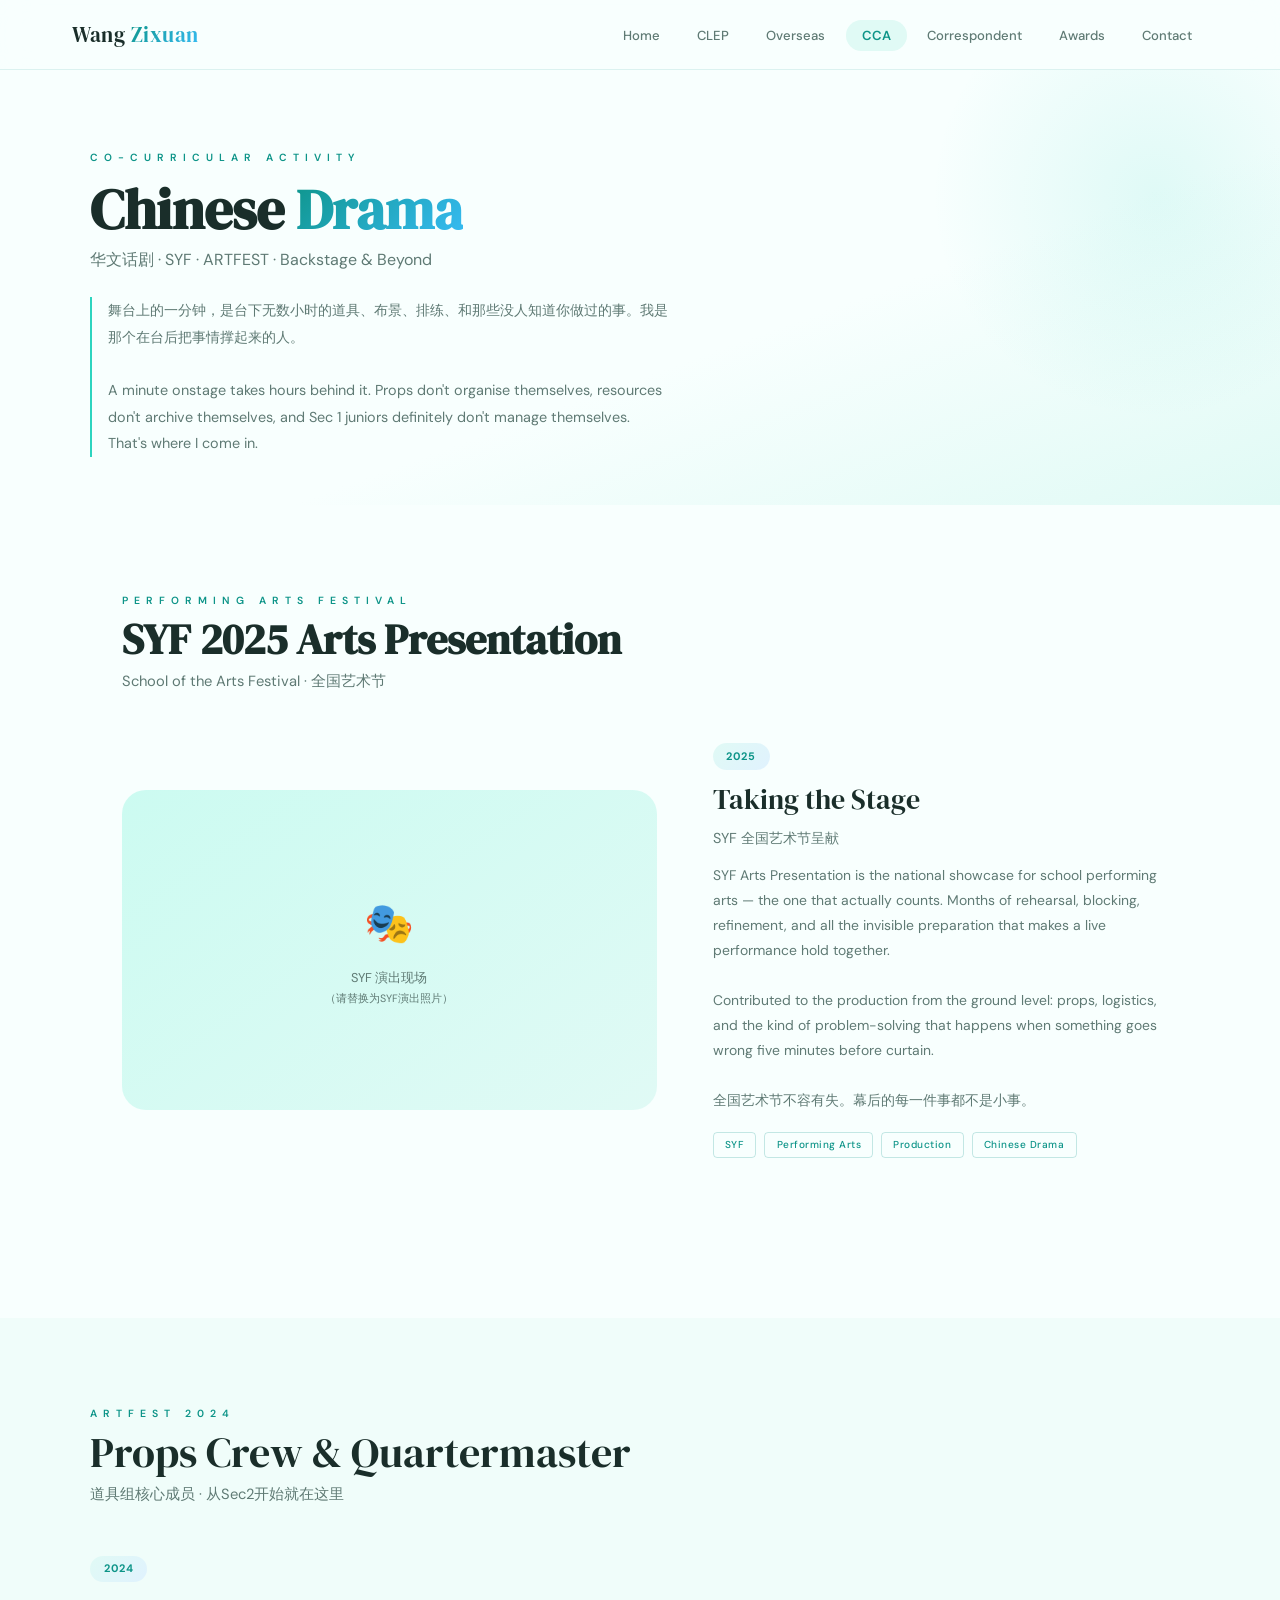
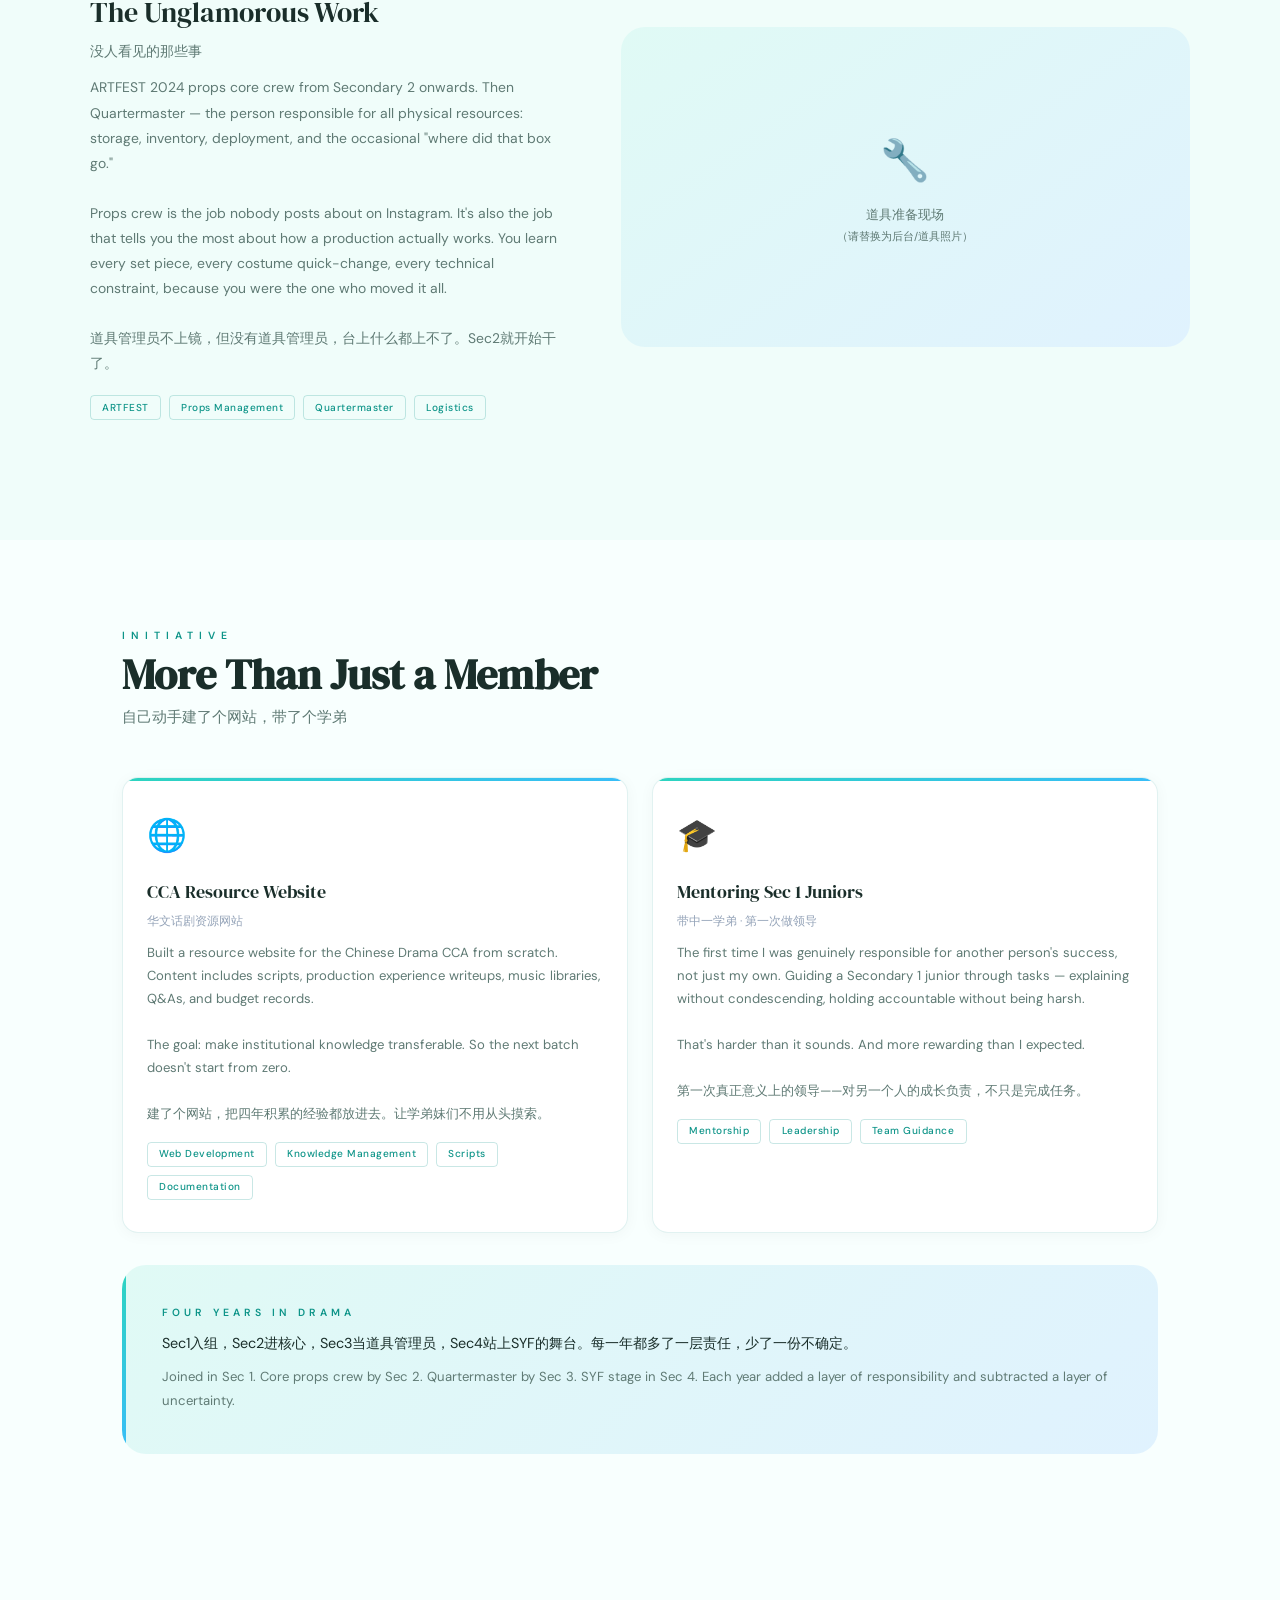
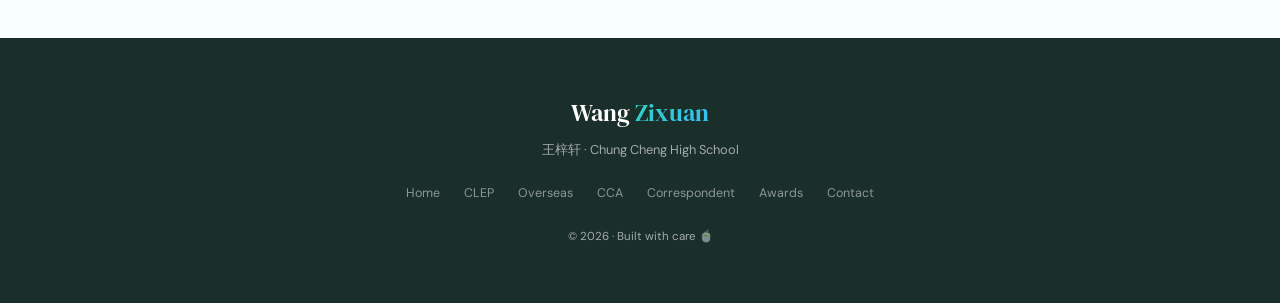
==== cca.html @ b5e128a4 "Initial portfolio site - 7 pages, teal magazine style" ====
<!DOCTYPE html>
<html lang="en">
<head>
  <meta charset="UTF-8">
  <meta name="viewport" content="width=device-width, initial-scale=1.0">
  <title>CCA — Chinese Drama · Wang Zixuan Portfolio</title>
  <meta name="description" content="Chinese Drama CCA — SYF, ARTFEST, Quartermaster, and building the resource website.">
  <link rel="stylesheet" href="css/style.css">
</head>
<body>

<nav class="nav" role="navigation">
  <div class="nav-inner">
    <a href="index.html" class="nav-logo">Wang <span>Zixuan</span></a>
    <ul class="nav-links" role="list">
      <li><a href="index.html" class="nav-link">Home</a></li>
      <li><a href="clep.html" class="nav-link">CLEP</a></li>
      <li><a href="overseas.html" class="nav-link">Overseas</a></li>
      <li><a href="cca.html" class="nav-link">CCA</a></li>
      <li><a href="correspondent.html" class="nav-link">Correspondent</a></li>
      <li><a href="experiences.html" class="nav-link">Awards</a></li>
      <li><a href="contact.html" class="nav-link">Contact</a></li>
    </ul>
    <button class="hamburger" aria-label="Toggle menu" aria-expanded="false">
      <span></span><span></span><span></span>
    </button>
  </div>
</nav>

<div class="nav-mobile">
  <a href="index.html" class="nav-link">Home 首页</a>
  <a href="clep.html" class="nav-link">CLEP 语特</a>
  <a href="overseas.html" class="nav-link">Overseas 海外浸濡</a>
  <a href="cca.html" class="nav-link">CCA 课外活动</a>
  <a href="correspondent.html" class="nav-link">Correspondent 通讯员</a>
  <a href="experiences.html" class="nav-link">Awards &amp; Experiences</a>
  <a href="contact.html" class="nav-link">Contact 联系我</a>
</div>

<main class="page-wrapper">

  <!-- ── Page Hero ── -->
  <div class="page-hero">
    <div class="page-hero-inner">
      <div class="page-eyebrow fade-up">Co-Curricular Activity</div>
      <h1 class="page-title fade-up">Chinese <span>Drama</span></h1>
      <p class="page-subtitle fade-up">华文话剧 · SYF · ARTFEST · Backstage &amp; Beyond</p>
      <p class="page-desc fade-up">
        舞台上的一分钟，是台下无数小时的道具、布景、排练、和那些没人知道你做过的事。我是那个在台后把事情撑起来的人。
        <br><br>
        A minute onstage takes hours behind it. Props don't organise themselves, resources don't archive themselves, and Sec 1 juniors definitely don't manage themselves. That's where I come in.
      </p>
    </div>
  </div>


  <!-- ── SYF 2025 ── -->
  <section class="section" aria-labelledby="syf-heading">
    <div class="s-label fade-up">Performing Arts Festival</div>
    <h2 class="s-title fade-up" id="syf-heading">SYF 2025 Arts Presentation</h2>
    <p class="s-subtitle fade-up">School of the Arts Festival · 全国艺术节</p>

    <div class="mag-grid">
      <div class="mag-image mi-teal fade-left">
        <div class="mag-image-icon">🎭</div>
        <div>SYF 演出现场<br><small>（请替换为SYF演出照片）</small></div>
      </div>
      <div class="mag-content fade-right">
        <div class="mag-year">2025</div>
        <div class="mag-title">Taking the Stage</div>
        <div class="mag-title-cn">SYF 全国艺术节呈献</div>
        <p class="mag-desc">
          SYF Arts Presentation is the national showcase for school performing arts — the one that actually counts. Months of rehearsal, blocking, refinement, and all the invisible preparation that makes a live performance hold together.
          <br><br>
          Contributed to the production from the ground level: props, logistics, and the kind of problem-solving that happens when something goes wrong five minutes before curtain.
          <br><br>
          全国艺术节不容有失。幕后的每一件事都不是小事。
        </p>
        <div class="mag-tags">
          <span class="mag-tag">SYF</span>
          <span class="mag-tag">Performing Arts</span>
          <span class="mag-tag">Production</span>
          <span class="mag-tag">Chinese Drama</span>
        </div>
      </div>
    </div>
  </section>


  <!-- ── ARTFEST + Quartermaster ── -->
  <div class="section-full">
    <div class="section-full-inner">
      <div class="s-label fade-up">ARTFEST 2024</div>
      <div class="s-title fade-up">Props Crew &amp; Quartermaster</div>
      <div class="s-subtitle fade-up">道具组核心成员 · 从Sec2开始就在这里</div>

      <div class="mag-grid reverse" style="margin-bottom:2rem;">
        <div class="mag-content fade-left">
          <div class="mag-year">2024</div>
          <div class="mag-title">The Unglamorous Work</div>
          <div class="mag-title-cn">没人看见的那些事</div>
          <p class="mag-desc">
            ARTFEST 2024 props core crew from Secondary 2 onwards. Then Quartermaster — the person responsible for all physical resources: storage, inventory, deployment, and the occasional "where did that box go."
            <br><br>
            Props crew is the job nobody posts about on Instagram. It's also the job that tells you the most about how a production actually works. You learn every set piece, every costume quick-change, every technical constraint, because you were the one who moved it all.
            <br><br>
            道具管理员不上镜，但没有道具管理员，台上什么都上不了。Sec2就开始干了。
          </p>
          <div class="mag-tags">
            <span class="mag-tag">ARTFEST</span>
            <span class="mag-tag">Props Management</span>
            <span class="mag-tag">Quartermaster</span>
            <span class="mag-tag">Logistics</span>
          </div>
        </div>
        <div class="mag-image mi-mix fade-right">
          <div class="mag-image-icon">🔧</div>
          <div>道具准备现场<br><small>（请替换为后台/道具照片）</small></div>
        </div>
      </div>
    </div>
  </div>


  <!-- ── Resource Website + Mentorship ── -->
  <section class="section" aria-labelledby="resource-heading">
    <div class="s-label fade-up">Initiative</div>
    <h2 class="s-title fade-up" id="resource-heading">More Than Just a Member</h2>
    <p class="s-subtitle fade-up">自己动手建了个网站，带了个学弟</p>

    <div class="cards-grid-2">
      <div class="feature-card fade-left">
        <div class="fc-icon">🌐</div>
        <div class="fc-title">CCA Resource Website</div>
        <div class="fc-title-cn">华文话剧资源网站</div>
        <p class="fc-desc">
          Built a resource website for the Chinese Drama CCA from scratch. Content includes scripts, production experience writeups, music libraries, Q&amp;As, and budget records.
          <br><br>
          The goal: make institutional knowledge transferable. So the next batch doesn't start from zero.
          <br><br>
          建了个网站，把四年积累的经验都放进去。让学弟妹们不用从头摸索。
        </p>
        <div class="mag-tags" style="margin-top:1rem;">
          <span class="mag-tag">Web Development</span>
          <span class="mag-tag">Knowledge Management</span>
          <span class="mag-tag">Scripts</span>
          <span class="mag-tag">Documentation</span>
        </div>
      </div>
      <div class="feature-card fade-right">
        <div class="fc-icon">🎓</div>
        <div class="fc-title">Mentoring Sec 1 Juniors</div>
        <div class="fc-title-cn">带中一学弟 · 第一次做领导</div>
        <p class="fc-desc">
          The first time I was genuinely responsible for another person's success, not just my own. Guiding a Secondary 1 junior through tasks — explaining without condescending, holding accountable without being harsh.
          <br><br>
          That's harder than it sounds. And more rewarding than I expected.
          <br><br>
          第一次真正意义上的领导——对另一个人的成长负责，不只是完成任务。
        </p>
        <div class="mag-tags" style="margin-top:1rem;">
          <span class="mag-tag">Mentorship</span>
          <span class="mag-tag">Leadership</span>
          <span class="mag-tag">Team Guidance</span>
        </div>
      </div>
    </div>

    <!-- Summary callout -->
    <div class="highlight-box fade-up" style="margin-top:2rem;">
      <div class="hb-label">Four Years in Drama</div>
      <p class="hb-text">Sec1入组，Sec2进核心，Sec3当道具管理员，Sec4站上SYF的舞台。每一年都多了一层责任，少了一份不确定。</p>
      <p class="hb-text-en">Joined in Sec 1. Core props crew by Sec 2. Quartermaster by Sec 3. SYF stage in Sec 4. Each year added a layer of responsibility and subtracted a layer of uncertainty.</p>
    </div>
  </section>

</main>

<footer class="footer">
  <div class="footer-logo">Wang <span>Zixuan</span></div>
  <p style="font-size:0.8rem; margin-bottom:0.3rem;">王梓轩 · Chung Cheng High School</p>
  <div class="footer-links">
    <a href="index.html" class="footer-link">Home</a>
    <a href="clep.html" class="footer-link">CLEP</a>
    <a href="overseas.html" class="footer-link">Overseas</a>
    <a href="cca.html" class="footer-link">CCA</a>
    <a href="correspondent.html" class="footer-link">Correspondent</a>
    <a href="experiences.html" class="footer-link">Awards</a>
    <a href="contact.html" class="footer-link">Contact</a>
  </div>
  <p class="footer-copy">© 2026 · Built with care 🍵</p>
</footer>

<script src="js/main.js"></script>
</body>
</html>
---- css/style.css ----
/* =============================================
   Wang Zixuan Portfolio — style.css
   Teal × Sky Blue Magazine Design
   ============================================= */

@import url('https://fonts.googleapis.com/css2?family=DM+Sans:ital,opsz,wght@0,9..40,300;0,9..40,400;0,9..40,500;0,9..40,700;1,9..40,400&family=DM+Serif+Display:ital@0;1&display=swap');

/* ─── CSS Variables ─── */
:root {
  --teal: #2dd4bf;
  --teal-light: #e0faf5;
  --teal-mid: #0d9488;
  --teal-dark: #0f766e;
  --blue: #38bdf8;
  --blue-light: #e0f2fe;
  --blue-mid: #0284c7;
  --cyan-dark: #155e75;
  --bg: #f8fffe;
  --bg-alt: #f0fdfa;
  --text: #1a2e2a;
  --text-light: #5f7a74;
  --text-muted: #94a3b8;
  --card-bg: #ffffff;
  --border: rgba(13, 148, 136, 0.12);
  --shadow-sm: 0 2px 15px rgba(0, 0, 0, 0.04);
  --shadow-md: 0 8px 30px rgba(13, 148, 136, 0.08);
  --shadow-lg: 0 20px 50px rgba(13, 148, 136, 0.12);
  --radius-sm: 10px;
  --radius-md: 16px;
  --radius-lg: 24px;
  --nav-height: 70px;
}

/* ─── Reset ─── */
*, *::before, *::after { margin: 0; padding: 0; box-sizing: border-box; }
html { scroll-behavior: smooth; }
body {
  font-family: 'DM Sans', sans-serif;
  background: var(--bg);
  color: var(--text);
  overflow-x: hidden;
  line-height: 1.6;
}
img { max-width: 100%; display: block; }
a { text-decoration: none; color: inherit; }
ul { list-style: none; }

/* ─── Scroll Animations ─── */
.fade-up {
  opacity: 0;
  transform: translateY(40px);
  transition: opacity 0.75s ease, transform 0.75s ease;
}
.fade-up.visible { opacity: 1; transform: translateY(0); }

.fade-left {
  opacity: 0;
  transform: translateX(-40px);
  transition: opacity 0.75s ease, transform 0.75s ease;
}
.fade-left.visible { opacity: 1; transform: translateX(0); }

.fade-right {
  opacity: 0;
  transform: translateX(40px);
  transition: opacity 0.75s ease, transform 0.75s ease;
}
.fade-right.visible { opacity: 1; transform: translateX(0); }

.fade-scale {
  opacity: 0;
  transform: scale(0.92);
  transition: opacity 0.75s ease, transform 0.75s ease;
}
.fade-scale.visible { opacity: 1; transform: scale(1); }


/* ─── Navigation ─── */
.nav {
  position: fixed;
  top: 0; left: 0; right: 0;
  height: var(--nav-height);
  background: rgba(248, 255, 254, 0.88);
  backdrop-filter: blur(16px);
  -webkit-backdrop-filter: blur(16px);
  border-bottom: 1px solid var(--border);
  z-index: 1000;
  transition: box-shadow 0.3s ease;
}
.nav.scrolled { box-shadow: var(--shadow-md); }

.nav-inner {
  max-width: 1200px;
  margin: 0 auto;
  padding: 0 2rem;
  height: 100%;
  display: flex;
  align-items: center;
  justify-content: space-between;
}

.nav-logo {
  font-family: 'DM Serif Display', serif;
  font-size: 1.3rem;
  color: var(--text);
  letter-spacing: 0.5px;
}
.nav-logo span {
  background: linear-gradient(135deg, var(--teal-mid), var(--blue));
  -webkit-background-clip: text;
  -webkit-text-fill-color: transparent;
  background-clip: text;
}

.nav-links {
  display: flex;
  align-items: center;
  gap: 0.3rem;
}
.nav-link {
  padding: 0.45rem 1rem;
  border-radius: 50px;
  font-size: 0.82rem;
  font-weight: 500;
  color: var(--text-light);
  transition: all 0.25s ease;
}
.nav-link:hover { color: var(--teal-mid); background: var(--teal-light); }
.nav-link.active { color: var(--teal-mid); background: var(--teal-light); font-weight: 600; }

/* Hamburger */
.hamburger {
  display: none;
  flex-direction: column;
  gap: 5px;
  cursor: pointer;
  padding: 6px;
  border-radius: 8px;
  transition: background 0.2s;
}
.hamburger:hover { background: var(--teal-light); }
.hamburger span {
  display: block;
  width: 22px;
  height: 2px;
  background: var(--text);
  border-radius: 2px;
  transition: all 0.3s ease;
}
.hamburger.open span:nth-child(1) { transform: rotate(45deg) translate(5px, 5px); }
.hamburger.open span:nth-child(2) { opacity: 0; }
.hamburger.open span:nth-child(3) { transform: rotate(-45deg) translate(5px, -5px); }

.nav-mobile {
  display: none;
  position: fixed;
  top: var(--nav-height);
  left: 0; right: 0;
  background: rgba(248, 255, 254, 0.97);
  backdrop-filter: blur(20px);
  border-bottom: 1px solid var(--border);
  padding: 1.5rem 2rem;
  flex-direction: column;
  gap: 0.5rem;
  z-index: 999;
  box-shadow: var(--shadow-lg);
}
.nav-mobile.open { display: flex; }
.nav-mobile .nav-link {
  font-size: 1rem;
  padding: 0.7rem 1rem;
  border-radius: var(--radius-sm);
}


/* ─── Page Wrapper ─── */
.page-wrapper { padding-top: var(--nav-height); }


/* ─── Hero ─── */
.hero {
  min-height: calc(100vh - var(--nav-height));
  display: flex;
  align-items: center;
  padding: 4rem 2rem;
  position: relative;
  overflow: hidden;
}

.hero::before {
  content: '';
  position: absolute;
  width: 600px; height: 600px;
  border-radius: 50%;
  background: radial-gradient(circle, rgba(45, 212, 191, 0.13) 0%, transparent 70%);
  top: -150px; right: -100px;
  animation: float 9s ease-in-out infinite;
  pointer-events: none;
}
.hero::after {
  content: '';
  position: absolute;
  width: 400px; height: 400px;
  border-radius: 50%;
  background: radial-gradient(circle, rgba(56, 189, 248, 0.1) 0%, transparent 70%);
  bottom: -80px; left: 5%;
  animation: float 11s ease-in-out infinite reverse;
  pointer-events: none;
}

@keyframes float {
  0%, 100% { transform: translate(0, 0); }
  50% { transform: translate(20px, -25px); }
}

.hero-inner {
  display: grid;
  grid-template-columns: 1.1fr 1fr;
  gap: 4rem;
  align-items: center;
  max-width: 1100px;
  margin: 0 auto;
  width: 100%;
  position: relative;
  z-index: 1;
}

.hero-eyebrow {
  font-size: 0.7rem;
  letter-spacing: 6px;
  text-transform: uppercase;
  color: var(--teal-mid);
  margin-bottom: 1.2rem;
  font-weight: 600;
}
.hero-name {
  font-family: 'DM Serif Display', serif;
  font-size: 5rem;
  line-height: 1.0;
  margin-bottom: 0.2rem;
}
.hero-name span {
  background: linear-gradient(135deg, var(--teal-mid), var(--blue));
  -webkit-background-clip: text;
  -webkit-text-fill-color: transparent;
  background-clip: text;
}
.hero-cn {
  font-size: 1.15rem;
  color: var(--text-light);
  letter-spacing: 3px;
  margin-bottom: 0.4rem;
}
.hero-role {
  font-size: 0.85rem;
  color: var(--text-muted);
  letter-spacing: 2px;
  margin-bottom: 1.5rem;
  text-transform: uppercase;
}
.hero-divider {
  width: 50px; height: 3px;
  background: linear-gradient(90deg, var(--teal), var(--blue));
  border-radius: 2px;
  margin-bottom: 1.5rem;
}
.hero-stmt-zh {
  font-size: 0.9rem;
  line-height: 2.0;
  color: var(--text-light);
  max-width: 440px;
  margin-bottom: 0.8rem;
  font-style: italic;
  border-left: 2px solid var(--teal);
  padding-left: 1rem;
}
.hero-stmt-en {
  font-size: 0.82rem;
  line-height: 1.85;
  color: var(--text-muted);
  max-width: 440px;
  margin-bottom: 2rem;
  padding-left: 1rem;
}
.hero-tags {
  display: flex;
  gap: 0.5rem;
  flex-wrap: wrap;
  margin-bottom: 2rem;
}
.htag {
  padding: 0.4rem 1rem;
  border-radius: 50px;
  font-size: 0.72rem;
  font-weight: 600;
  letter-spacing: 0.3px;
  transition: transform 0.25s, box-shadow 0.25s;
}
.htag:hover { transform: translateY(-2px); box-shadow: var(--shadow-sm); }
.htag-teal { background: var(--teal-light); color: var(--teal-mid); }
.htag-blue { background: var(--blue-light); color: var(--blue-mid); }

.hero-stats {
  display: flex;
  gap: 2rem;
}
.stat-item { text-align: center; }
.stat-num {
  font-family: 'DM Serif Display', serif;
  font-size: 1.8rem;
  background: linear-gradient(135deg, var(--teal-mid), var(--blue-mid));
  -webkit-background-clip: text;
  -webkit-text-fill-color: transparent;
  background-clip: text;
  line-height: 1;
}
.stat-label { font-size: 0.62rem; color: var(--text-muted); letter-spacing: 1px; margin-top: 0.2rem; }

/* Hero photo grid */
.hero-photos {
  display: grid;
  grid-template-columns: 1fr 1fr;
  gap: 1rem;
}
.photo-placeholder {
  border-radius: var(--radius-md);
  aspect-ratio: 3/4;
  display: flex;
  flex-direction: column;
  align-items: center;
  justify-content: center;
  text-align: center;
  padding: 1rem;
  font-size: 0.72rem;
  color: var(--text-light);
  cursor: default;
  transition: transform 0.4s ease, box-shadow 0.4s ease;
  overflow: hidden;
  position: relative;
}
.photo-placeholder::after {
  content: '📸';
  font-size: 1.5rem;
  margin-bottom: 0.5rem;
  display: block;
}
.photo-placeholder:hover { transform: scale(1.03); box-shadow: var(--shadow-lg); }
.photo-placeholder:nth-child(1) { background: linear-gradient(145deg, #e0faf5, #ccfbf1); margin-top: 0; }
.photo-placeholder:nth-child(2) { background: linear-gradient(145deg, #e0f2fe, #bae6fd); margin-top: 2.5rem; }
.photo-placeholder:nth-child(3) { background: linear-gradient(145deg, #ccfbf1, #e0faf5); margin-top: -1.5rem; }
.photo-placeholder:nth-child(4) { background: linear-gradient(145deg, #dbeafe, #e0f2fe); margin-top: 1rem; }

.photo-caption {
  position: relative;
  z-index: 1;
  line-height: 1.5;
}


/* ─── Generic Section ─── */
.section {
  padding: 5.5rem 2rem;
  max-width: 1100px;
  margin: 0 auto;
}
.section-full {
  padding: 5.5rem 2rem;
  background: var(--bg-alt);
}
.section-full-inner {
  max-width: 1100px;
  margin: 0 auto;
}

.s-label {
  font-size: 0.65rem;
  letter-spacing: 6px;
  text-transform: uppercase;
  color: var(--teal-mid);
  margin-bottom: 0.4rem;
  font-weight: 600;
}
.s-title {
  font-family: 'DM Serif Display', serif;
  font-size: 2.6rem;
  line-height: 1.15;
  margin-bottom: 0.4rem;
  color: var(--text);
}
.s-subtitle {
  color: var(--text-light);
  font-size: 0.92rem;
  margin-bottom: 3rem;
}


/* ─── Magazine Grid ─── */
.mag-grid {
  display: grid;
  grid-template-columns: 1.2fr 1fr;
  gap: 3.5rem;
  margin-bottom: 4.5rem;
  align-items: center;
}
.mag-grid.reverse { grid-template-columns: 1fr 1.2fr; }

.mag-image {
  border-radius: var(--radius-lg);
  min-height: 320px;
  display: flex;
  flex-direction: column;
  align-items: center;
  justify-content: center;
  text-align: center;
  padding: 2rem;
  color: var(--text-light);
  font-size: 0.8rem;
  overflow: hidden;
  position: relative;
  cursor: default;
  transition: transform 0.5s ease, box-shadow 0.5s ease;
}
.mag-image:hover { transform: translateY(-5px); box-shadow: var(--shadow-lg); }
.mag-image-icon { font-size: 2.5rem; margin-bottom: 0.8rem; }
.mi-teal { background: linear-gradient(145deg, #ccfbf1, #e0faf5); }
.mi-blue { background: linear-gradient(145deg, #e0f2fe, #dbeafe); }
.mi-mix { background: linear-gradient(145deg, #e0faf5, #e0f2fe); }
.mi-warm { background: linear-gradient(145deg, #fef3c7, #fde68a, #e0faf5); }

.mag-year {
  display: inline-block;
  padding: 0.28rem 0.85rem;
  border-radius: 50px;
  background: linear-gradient(135deg, var(--teal-light), var(--blue-light));
  color: var(--teal-mid);
  font-size: 0.68rem;
  font-weight: 700;
  letter-spacing: 1px;
  margin-bottom: 0.8rem;
}
.mag-title {
  font-family: 'DM Serif Display', serif;
  font-size: 1.75rem;
  line-height: 1.25;
  margin-bottom: 0.6rem;
  color: var(--text);
}
.mag-title-cn {
  font-size: 0.9rem;
  color: var(--text-light);
  margin-bottom: 0.8rem;
}
.mag-desc {
  color: var(--text-light);
  font-size: 0.87rem;
  line-height: 1.8;
  margin-bottom: 1.2rem;
}
.mag-tags {
  display: flex;
  gap: 0.5rem;
  flex-wrap: wrap;
}
.mag-tag {
  padding: 0.22rem 0.7rem;
  border: 1px solid rgba(13, 148, 136, 0.22);
  border-radius: 4px;
  font-size: 0.63rem;
  color: var(--teal-mid);
  letter-spacing: 0.5px;
  font-weight: 500;
}

/* ─── Feature Cards (3-col) ─── */
.cards-grid {
  display: grid;
  grid-template-columns: repeat(3, 1fr);
  gap: 1.5rem;
  margin-top: 1rem;
}
.cards-grid-2 {
  display: grid;
  grid-template-columns: repeat(2, 1fr);
  gap: 1.5rem;
}
.feature-card {
  background: var(--card-bg);
  border-radius: var(--radius-md);
  padding: 2rem 1.5rem;
  border: 1px solid var(--border);
  box-shadow: var(--shadow-sm);
  transition: transform 0.4s ease, box-shadow 0.4s ease;
  position: relative;
  overflow: hidden;
}
.feature-card::before {
  content: '';
  position: absolute;
  top: 0; left: 0; right: 0;
  height: 3px;
  background: linear-gradient(90deg, var(--teal), var(--blue));
}
.feature-card:hover { transform: translateY(-5px); box-shadow: var(--shadow-md); }
.fc-icon { font-size: 2rem; margin-bottom: 1rem; }
.fc-title {
  font-family: 'DM Serif Display', serif;
  font-size: 1.15rem;
  margin-bottom: 0.3rem;
  color: var(--text);
}
.fc-title-cn { font-size: 0.75rem; color: var(--text-muted); margin-bottom: 0.7rem; }
.fc-desc { font-size: 0.82rem; color: var(--text-light); line-height: 1.75; }

/* ─── Award Cards ─── */
.awards-grid {
  display: grid;
  grid-template-columns: repeat(3, 1fr);
  gap: 1.2rem;
}
.award-card {
  background: var(--card-bg);
  border-radius: var(--radius-md);
  padding: 2rem 1.2rem;
  text-align: center;
  border: 1px solid var(--border);
  box-shadow: var(--shadow-sm);
  transition: transform 0.4s ease, box-shadow 0.4s ease;
}
.award-card:hover { transform: translateY(-6px); box-shadow: var(--shadow-md); }
.award-emoji { font-size: 2.2rem; margin-bottom: 0.8rem; }
.award-name {
  font-family: 'DM Serif Display', serif;
  font-size: 0.95rem;
  margin-bottom: 0.25rem;
  color: var(--text);
}
.award-sub { color: var(--text-light); font-size: 0.72rem; }

/* ─── Timeline ─── */
.timeline { position: relative; padding-left: 2rem; }
.timeline::before {
  content: '';
  position: absolute;
  left: 7px; top: 0; bottom: 0;
  width: 2px;
  background: linear-gradient(180deg, var(--teal), var(--blue));
  border-radius: 2px;
}
.timeline-item {
  position: relative;
  margin-bottom: 2.5rem;
  padding-left: 1.5rem;
}
.timeline-item::before {
  content: '';
  position: absolute;
  left: -1.75rem; top: 0.35rem;
  width: 12px; height: 12px;
  border-radius: 50%;
  background: linear-gradient(135deg, var(--teal), var(--blue));
  box-shadow: 0 0 0 3px var(--teal-light);
}
.tl-year {
  font-size: 0.65rem;
  letter-spacing: 4px;
  color: var(--teal-mid);
  font-weight: 700;
  text-transform: uppercase;
  margin-bottom: 0.3rem;
}
.tl-title {
  font-family: 'DM Serif Display', serif;
  font-size: 1.1rem;
  margin-bottom: 0.3rem;
}
.tl-desc { font-size: 0.82rem; color: var(--text-light); line-height: 1.7; }

/* ─── Journey Cards ─── */
.journey-grid {
  display: grid;
  grid-template-columns: repeat(4, 1fr);
  gap: 1.5rem;
}
.j-card {
  background: var(--card-bg);
  border-radius: var(--radius-md);
  padding: 2rem 1.5rem;
  border: 1px solid var(--border);
  box-shadow: var(--shadow-sm);
  position: relative;
  overflow: hidden;
  transition: transform 0.4s ease, box-shadow 0.4s ease;
}
.j-card::before {
  content: '';
  position: absolute;
  top: 0; left: 0; right: 0;
  height: 3px;
  background: linear-gradient(90deg, var(--teal), var(--blue));
}
.j-card:hover { transform: translateY(-4px); box-shadow: var(--shadow-md); }
.j-year {
  font-size: 0.65rem;
  letter-spacing: 3px;
  color: var(--teal-mid);
  margin-bottom: 0.5rem;
  font-weight: 700;
  text-transform: uppercase;
}
.j-title {
  font-family: 'DM Serif Display', serif;
  font-size: 1.15rem;
  margin-bottom: 0.5rem;
}
.j-desc { font-size: 0.78rem; color: var(--text-light); line-height: 1.65; }


/* ─── Page Hero (sub-pages) ─── */
.page-hero {
  padding: 5rem 2rem 3rem;
  position: relative;
  overflow: hidden;
  background: linear-gradient(160deg, var(--bg) 60%, var(--teal-light) 100%);
}
.page-hero::before {
  content: '';
  position: absolute;
  width: 450px; height: 450px;
  border-radius: 50%;
  background: radial-gradient(circle, rgba(45, 212, 191, 0.12) 0%, transparent 70%);
  top: -100px; right: -100px;
  pointer-events: none;
}
.page-hero-inner {
  max-width: 1100px;
  margin: 0 auto;
  position: relative;
  z-index: 1;
}
.page-eyebrow {
  font-size: 0.65rem;
  letter-spacing: 6px;
  text-transform: uppercase;
  color: var(--teal-mid);
  margin-bottom: 0.8rem;
  font-weight: 600;
}
.page-title {
  font-family: 'DM Serif Display', serif;
  font-size: 3.5rem;
  line-height: 1.1;
  margin-bottom: 0.4rem;
}
.page-title span {
  background: linear-gradient(135deg, var(--teal-mid), var(--blue));
  -webkit-background-clip: text;
  -webkit-text-fill-color: transparent;
  background-clip: text;
}
.page-subtitle { font-size: 1rem; color: var(--text-light); margin-bottom: 1.5rem; }
.page-desc {
  font-size: 0.9rem;
  color: var(--text-light);
  max-width: 580px;
  line-height: 1.85;
  border-left: 2px solid var(--teal);
  padding-left: 1rem;
}


/* ─── Highlight Box ─── */
.highlight-box {
  background: linear-gradient(135deg, var(--teal-light), var(--blue-light));
  border-radius: var(--radius-lg);
  padding: 2.5rem;
  margin: 2rem 0;
  position: relative;
  overflow: hidden;
}
.highlight-box::before {
  content: '';
  position: absolute;
  top: 0; left: 0;
  width: 4px; height: 100%;
  background: linear-gradient(180deg, var(--teal), var(--blue));
  border-radius: 4px 0 0 4px;
}
.hb-label { font-size: 0.65rem; letter-spacing: 4px; text-transform: uppercase; color: var(--teal-mid); font-weight: 600; margin-bottom: 0.5rem; }
.hb-text { font-size: 0.9rem; color: var(--text); line-height: 1.9; }
.hb-text-en { font-size: 0.82rem; color: var(--text-light); line-height: 1.85; margin-top: 0.5rem; }

/* ─── List Styled ─── */
.styled-list {
  list-style: none;
  display: flex;
  flex-direction: column;
  gap: 0.8rem;
}
.styled-list li {
  font-size: 0.87rem;
  color: var(--text-light);
  line-height: 1.7;
  padding-left: 1.5rem;
  position: relative;
}
.styled-list li::before {
  content: '→';
  position: absolute;
  left: 0;
  color: var(--teal-mid);
  font-size: 0.8rem;
}

/* ─── Role Badge ─── */
.role-badge {
  display: inline-flex;
  align-items: center;
  gap: 0.5rem;
  padding: 0.5rem 1.2rem;
  background: linear-gradient(135deg, var(--teal-light), var(--blue-light));
  border-radius: 50px;
  font-size: 0.78rem;
  font-weight: 600;
  color: var(--teal-mid);
  margin-bottom: 1rem;
}

/* ─── CTA Button ─── */
.btn-primary {
  display: inline-flex;
  align-items: center;
  gap: 0.5rem;
  padding: 0.8rem 2rem;
  background: linear-gradient(135deg, var(--teal-mid), var(--teal-dark));
  color: white;
  border-radius: 50px;
  font-size: 0.85rem;
  font-weight: 600;
  transition: all 0.3s ease;
  box-shadow: 0 4px 15px rgba(13, 148, 136, 0.3);
}
.btn-primary:hover { transform: translateY(-2px); box-shadow: 0 8px 25px rgba(13, 148, 136, 0.4); }
.btn-outline {
  display: inline-flex;
  align-items: center;
  gap: 0.5rem;
  padding: 0.75rem 1.8rem;
  border: 2px solid var(--teal-mid);
  color: var(--teal-mid);
  border-radius: 50px;
  font-size: 0.85rem;
  font-weight: 600;
  transition: all 0.3s ease;
}
.btn-outline:hover { background: var(--teal-mid); color: white; transform: translateY(-2px); }

/* ─── Quick Nav (index bottom) ─── */
.quick-nav-grid {
  display: grid;
  grid-template-columns: repeat(3, 1fr);
  gap: 1.2rem;
}
.qn-card {
  background: var(--card-bg);
  border-radius: var(--radius-md);
  padding: 2rem 1.5rem;
  border: 1px solid var(--border);
  box-shadow: var(--shadow-sm);
  text-decoration: none;
  color: inherit;
  transition: all 0.35s ease;
  display: flex;
  flex-direction: column;
  gap: 0.5rem;
  position: relative;
  overflow: hidden;
}
.qn-card::after {
  content: '→';
  position: absolute;
  bottom: 1.5rem; right: 1.5rem;
  color: var(--teal-mid);
  font-size: 1.1rem;
  transition: transform 0.3s ease;
}
.qn-card:hover { transform: translateY(-5px); box-shadow: var(--shadow-md); border-color: var(--teal); }
.qn-card:hover::after { transform: translateX(4px); }
.qn-icon { font-size: 1.8rem; }
.qn-title { font-family: 'DM Serif Display', serif; font-size: 1.1rem; color: var(--text); }
.qn-title-cn { font-size: 0.72rem; color: var(--text-muted); }
.qn-desc { font-size: 0.78rem; color: var(--text-light); line-height: 1.6; }

/* ─── Contact Form ─── */
.contact-grid {
  display: grid;
  grid-template-columns: 1fr 1fr;
  gap: 4rem;
  align-items: start;
}
.contact-info {}
.contact-item {
  display: flex;
  align-items: flex-start;
  gap: 1rem;
  margin-bottom: 1.5rem;
}
.ci-icon {
  width: 44px; height: 44px;
  border-radius: var(--radius-sm);
  background: var(--teal-light);
  display: flex; align-items: center; justify-content: center;
  font-size: 1.2rem;
  flex-shrink: 0;
}
.ci-text {}
.ci-label { font-size: 0.65rem; letter-spacing: 3px; color: var(--text-muted); text-transform: uppercase; margin-bottom: 0.2rem; }
.ci-value { font-size: 0.9rem; color: var(--text); font-weight: 500; }

.form-group { margin-bottom: 1.5rem; }
.form-label { display: block; font-size: 0.78rem; font-weight: 600; color: var(--text); margin-bottom: 0.5rem; letter-spacing: 0.5px; }
.form-input,
.form-textarea {
  width: 100%;
  padding: 0.85rem 1.1rem;
  border: 1.5px solid var(--border);
  border-radius: var(--radius-sm);
  font-family: 'DM Sans', sans-serif;
  font-size: 0.87rem;
  color: var(--text);
  background: var(--card-bg);
  transition: border-color 0.25s, box-shadow 0.25s;
  outline: none;
}
.form-input:focus,
.form-textarea:focus {
  border-color: var(--teal);
  box-shadow: 0 0 0 3px rgba(45, 212, 191, 0.12);
}
.form-textarea { resize: vertical; min-height: 140px; line-height: 1.6; }
.form-note { font-size: 0.72rem; color: var(--text-muted); margin-top: 0.5rem; }


/* ─── Footer ─── */
.footer {
  background: var(--text);
  color: rgba(255, 255, 255, 0.6);
  padding: 3.5rem 2rem;
  text-align: center;
  margin-top: 4rem;
}
.footer-logo {
  font-family: 'DM Serif Display', serif;
  font-size: 1.5rem;
  color: white;
  margin-bottom: 0.5rem;
}
.footer-logo span {
  background: linear-gradient(135deg, var(--teal), var(--blue));
  -webkit-background-clip: text;
  -webkit-text-fill-color: transparent;
  background-clip: text;
}
.footer-links {
  display: flex;
  justify-content: center;
  gap: 1.5rem;
  margin: 1.5rem 0;
  flex-wrap: wrap;
}
.footer-link {
  font-size: 0.78rem;
  color: rgba(255, 255, 255, 0.5);
  transition: color 0.25s;
}
.footer-link:hover { color: var(--teal); }
.footer-copy { font-size: 0.72rem; margin-top: 0.5rem; }


/* ─── Page Transition ─── */
.page-wrapper {
  animation: pageFadeIn 0.4s ease forwards;
}
@keyframes pageFadeIn {
  from { opacity: 0; transform: translateY(8px); }
  to { opacity: 1; transform: translateY(0); }
}


/* ─── Responsive ─── */
@media (max-width: 1024px) {
  .hero-name { font-size: 4rem; }
  .s-title { font-size: 2.2rem; }
  .journey-grid { grid-template-columns: repeat(2, 1fr); }
  .cards-grid { grid-template-columns: repeat(2, 1fr); }
}

@media (max-width: 768px) {
  .nav-links { display: none; }
  .hamburger { display: flex; }

  .hero { padding: 3rem 1.5rem; }
  .hero-inner { grid-template-columns: 1fr; gap: 3rem; }
  .hero-name { font-size: 3.5rem; }
  .hero-stats { gap: 1.5rem; }
  .hero-photos {
    grid-template-columns: 1fr 1fr;
    max-width: 340px;
    margin: 0 auto;
  }
  .photo-placeholder:nth-child(2),
  .photo-placeholder:nth-child(3),
  .photo-placeholder:nth-child(4) {
    margin-top: 0;
  }

  .section { padding: 4rem 1.5rem; }
  .section-full { padding: 4rem 1.5rem; }

  .mag-grid { grid-template-columns: 1fr; gap: 2rem; }
  .mag-grid.reverse { grid-template-columns: 1fr; }
  .mag-grid.reverse .mag-image { order: -1; }

  .journey-grid { grid-template-columns: repeat(2, 1fr); }
  .cards-grid { grid-template-columns: 1fr; }
  .cards-grid-2 { grid-template-columns: 1fr; }
  .awards-grid { grid-template-columns: repeat(2, 1fr); }
  .quick-nav-grid { grid-template-columns: 1fr; }
  .contact-grid { grid-template-columns: 1fr; gap: 3rem; }

  .page-title { font-size: 2.5rem; }
}

@media (max-width: 480px) {
  .hero-name { font-size: 2.8rem; }
  .s-title { font-size: 1.9rem; }
  .journey-grid { grid-template-columns: 1fr; }
  .awards-grid { grid-template-columns: 1fr; }
  .hero-stats { gap: 1rem; flex-wrap: wrap; }
  .stat-num { font-size: 1.5rem; }
}
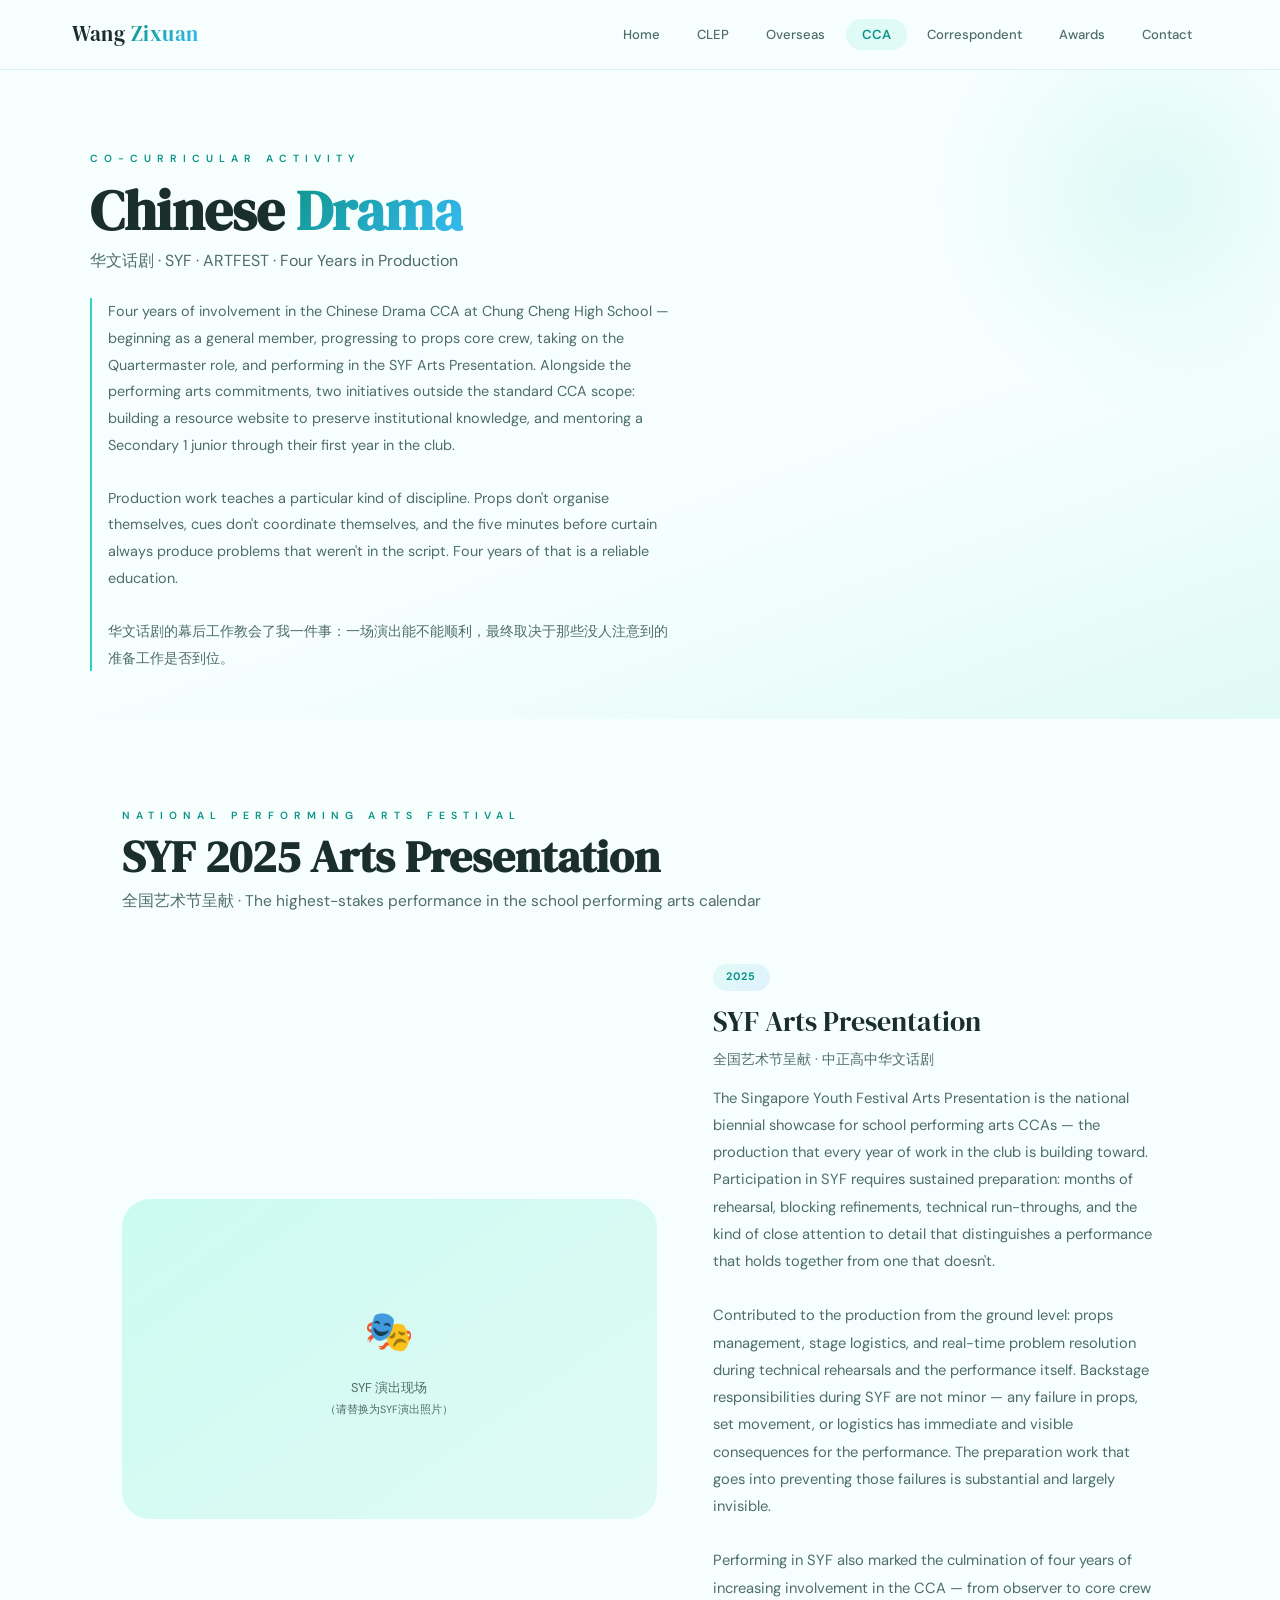
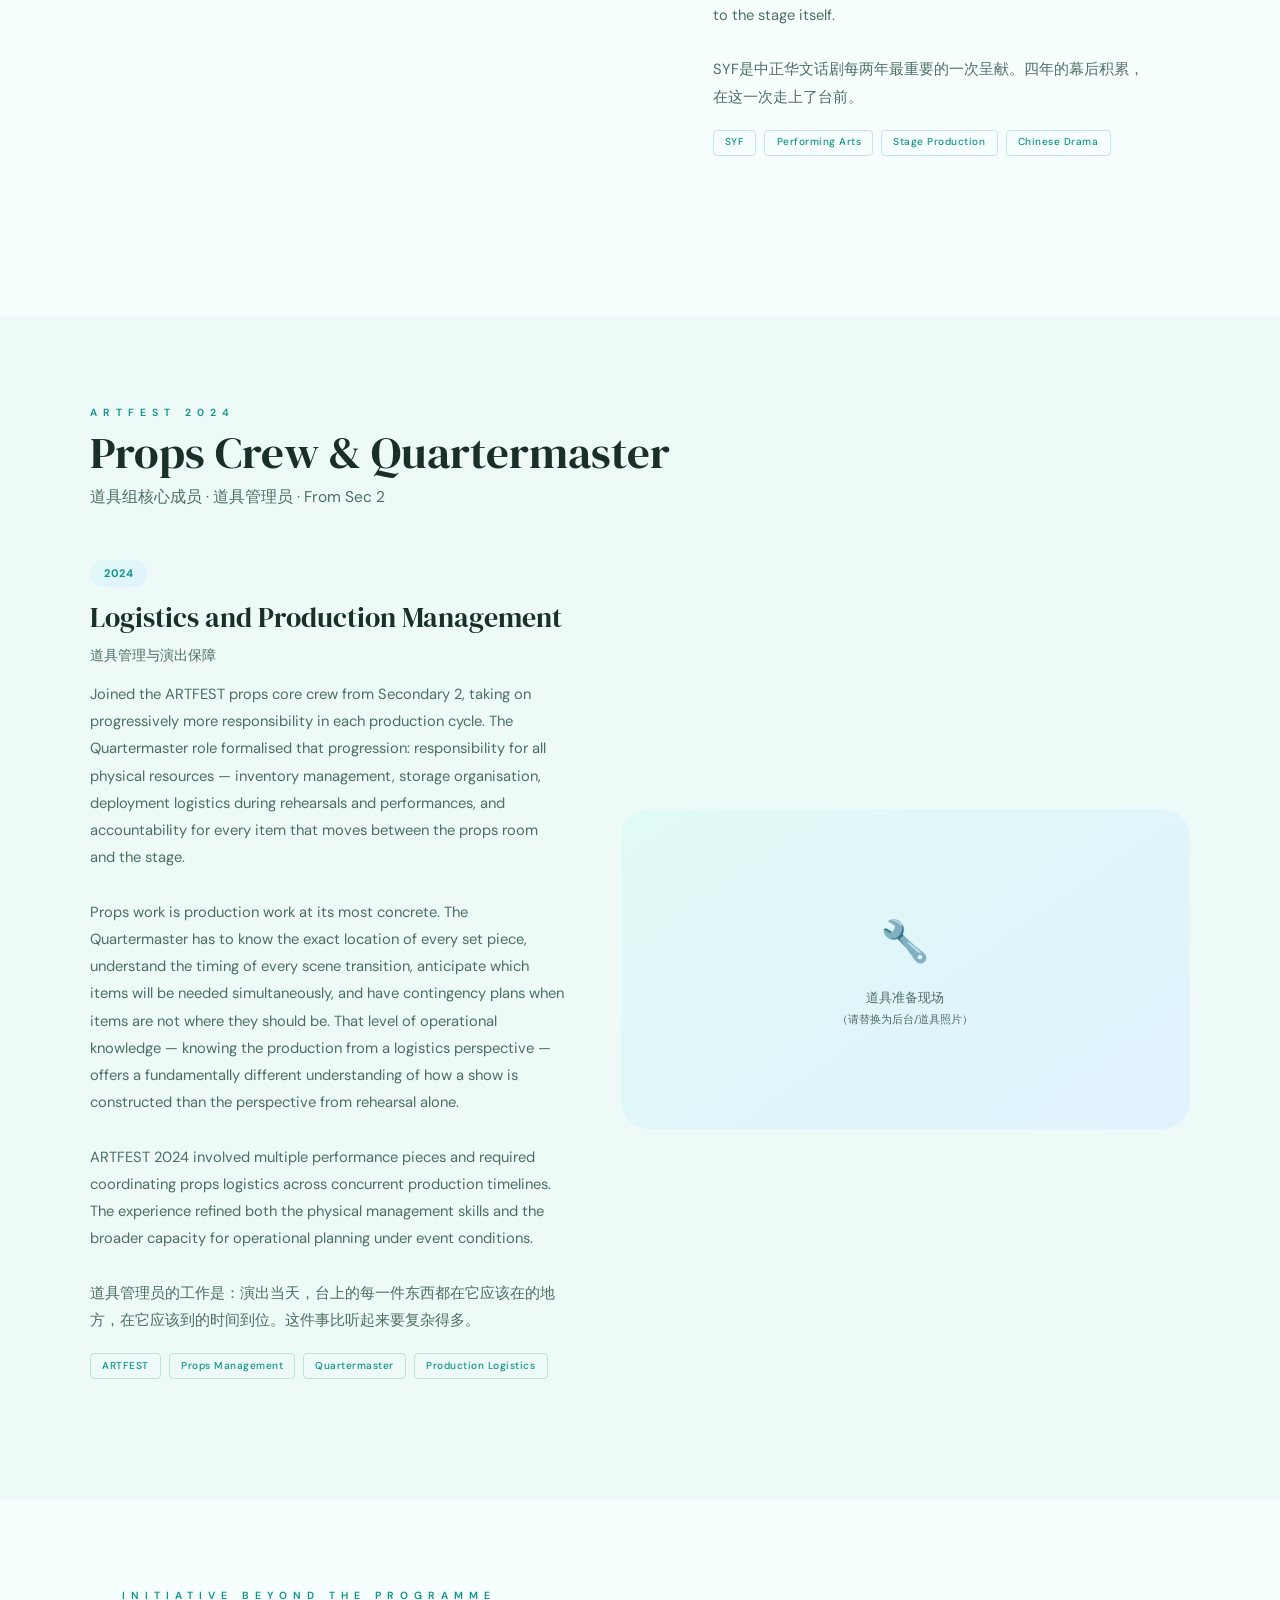
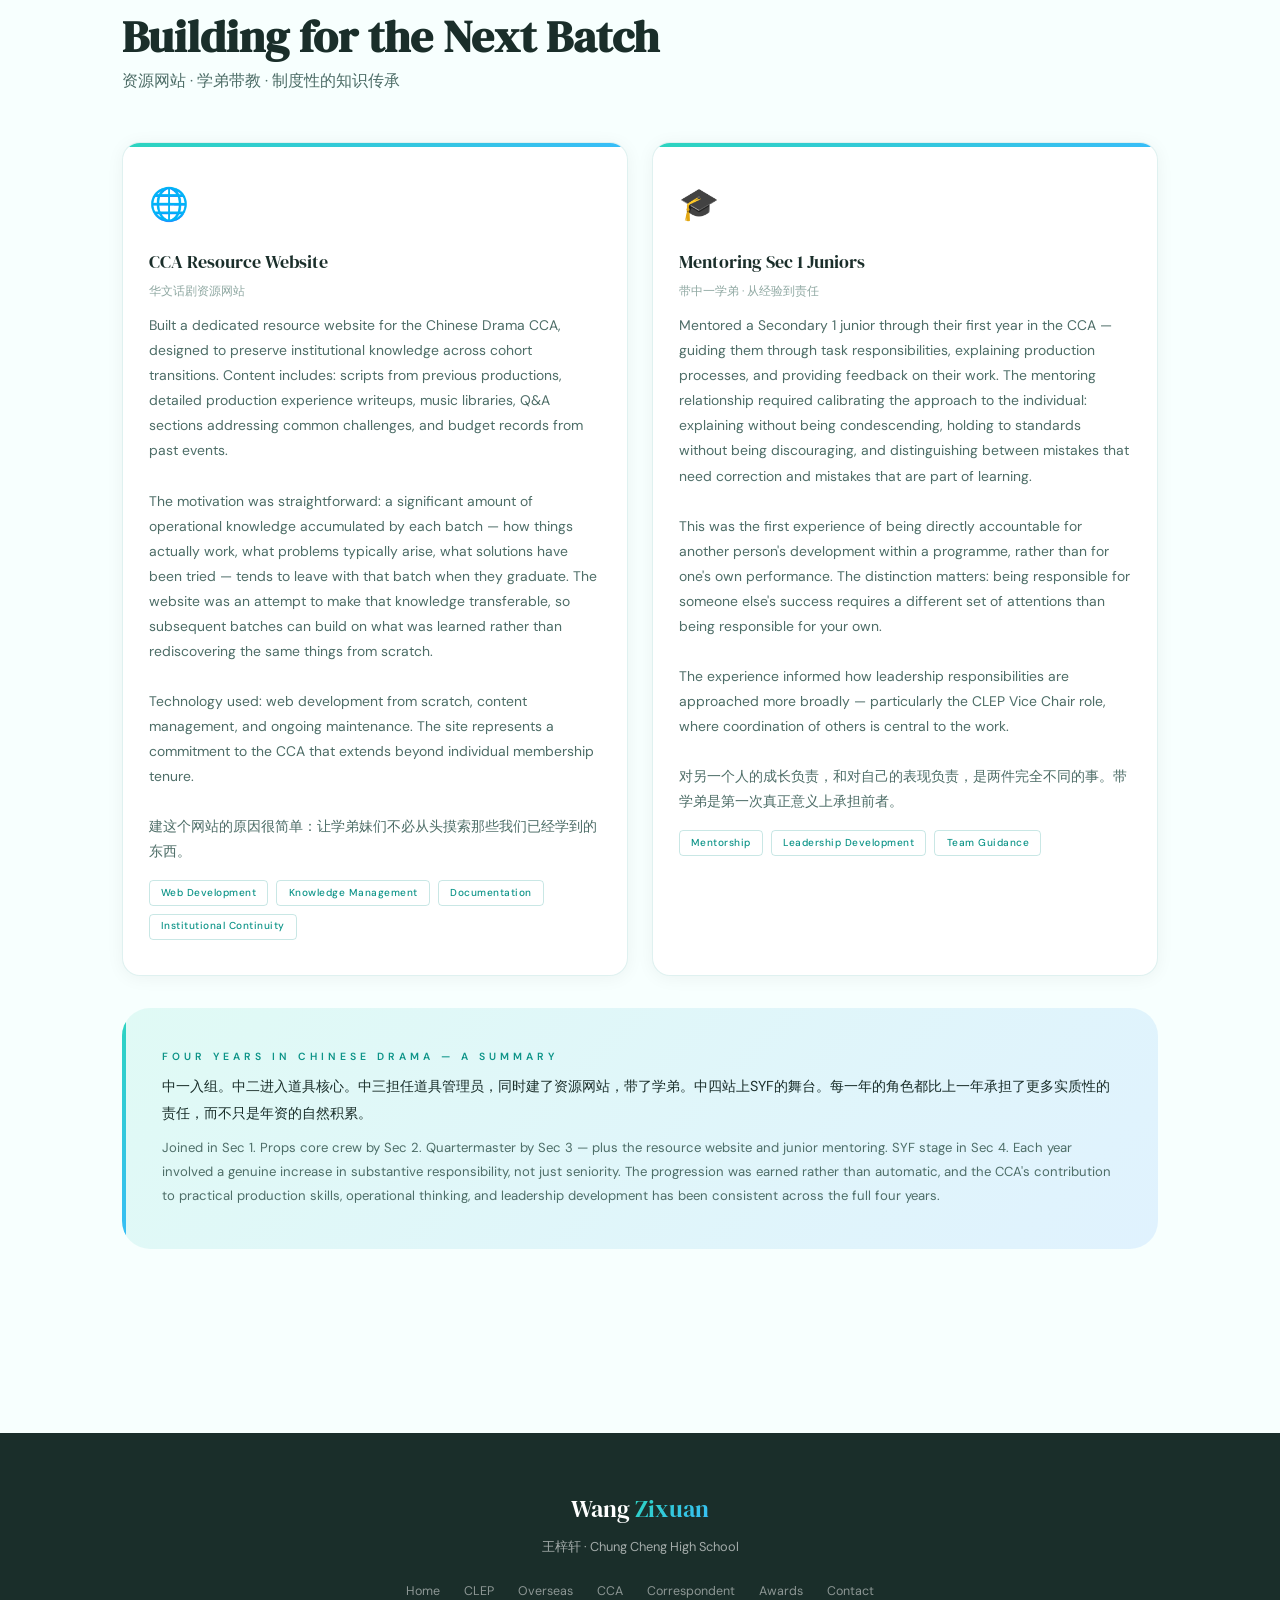
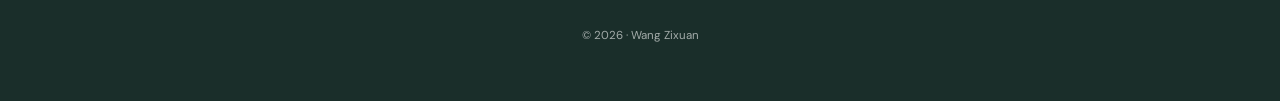
==== commit bbccf2a6: "v2: expand content, fix nav CLEP label, formal tone, remove Three Countries" ====
--- a/cca.html
+++ b/cca.html
@@ -29,7 +29,7 @@
 
 <div class="nav-mobile">
   <a href="index.html" class="nav-link">Home 首页</a>
-  <a href="clep.html" class="nav-link">CLEP 语特</a>
+  <a href="clep.html" class="nav-link">CLEP</a>
   <a href="overseas.html" class="nav-link">Overseas 海外浸濡</a>
   <a href="cca.html" class="nav-link">CCA 课外活动</a>
   <a href="correspondent.html" class="nav-link">Correspondent 通讯员</a>
@@ -44,11 +44,13 @@
     <div class="page-hero-inner">
       <div class="page-eyebrow fade-up">Co-Curricular Activity</div>
       <h1 class="page-title fade-up">Chinese <span>Drama</span></h1>
-      <p class="page-subtitle fade-up">华文话剧 · SYF · ARTFEST · Backstage &amp; Beyond</p>
+      <p class="page-subtitle fade-up">华文话剧 · SYF · ARTFEST · Four Years in Production</p>
       <p class="page-desc fade-up">
-        舞台上的一分钟，是台下无数小时的道具、布景、排练、和那些没人知道你做过的事。我是那个在台后把事情撑起来的人。
+        Four years of involvement in the Chinese Drama CCA at Chung Cheng High School — beginning as a general member, progressing to props core crew, taking on the Quartermaster role, and performing in the SYF Arts Presentation. Alongside the performing arts commitments, two initiatives outside the standard CCA scope: building a resource website to preserve institutional knowledge, and mentoring a Secondary 1 junior through their first year in the club.
         <br><br>
-        A minute onstage takes hours behind it. Props don't organise themselves, resources don't archive themselves, and Sec 1 juniors definitely don't manage themselves. That's where I come in.
+        Production work teaches a particular kind of discipline. Props don't organise themselves, cues don't coordinate themselves, and the five minutes before curtain always produce problems that weren't in the script. Four years of that is a reliable education.
+        <br><br>
+        华文话剧的幕后工作教会了我一件事：一场演出能不能顺利，最终取决于那些没人注意到的准备工作是否到位。
       </p>
     </div>
   </div>
@@ -56,9 +58,9 @@
 
   <!-- ── SYF 2025 ── -->
   <section class="section" aria-labelledby="syf-heading">
-    <div class="s-label fade-up">Performing Arts Festival</div>
+    <div class="s-label fade-up">National Performing Arts Festival</div>
     <h2 class="s-title fade-up" id="syf-heading">SYF 2025 Arts Presentation</h2>
-    <p class="s-subtitle fade-up">School of the Arts Festival · 全国艺术节</p>
+    <p class="s-subtitle fade-up">全国艺术节呈献 · The highest-stakes performance in the school performing arts calendar</p>
 
     <div class="mag-grid">
       <div class="mag-image mi-teal fade-left">
@@ -67,19 +69,21 @@
       </div>
       <div class="mag-content fade-right">
         <div class="mag-year">2025</div>
-        <div class="mag-title">Taking the Stage</div>
-        <div class="mag-title-cn">SYF 全国艺术节呈献</div>
+        <div class="mag-title">SYF Arts Presentation</div>
+        <div class="mag-title-cn">全国艺术节呈献 · 中正高中华文话剧</div>
         <p class="mag-desc">
-          SYF Arts Presentation is the national showcase for school performing arts — the one that actually counts. Months of rehearsal, blocking, refinement, and all the invisible preparation that makes a live performance hold together.
-          <br><br>
-          Contributed to the production from the ground level: props, logistics, and the kind of problem-solving that happens when something goes wrong five minutes before curtain.
-          <br><br>
-          全国艺术节不容有失。幕后的每一件事都不是小事。
+          The Singapore Youth Festival Arts Presentation is the national biennial showcase for school performing arts CCAs — the production that every year of work in the club is building toward. Participation in SYF requires sustained preparation: months of rehearsal, blocking refinements, technical run-throughs, and the kind of close attention to detail that distinguishes a performance that holds together from one that doesn't.
+          <br><br>
+          Contributed to the production from the ground level: props management, stage logistics, and real-time problem resolution during technical rehearsals and the performance itself. Backstage responsibilities during SYF are not minor — any failure in props, set movement, or logistics has immediate and visible consequences for the performance. The preparation work that goes into preventing those failures is substantial and largely invisible.
+          <br><br>
+          Performing in SYF also marked the culmination of four years of increasing involvement in the CCA — from observer to core crew to the stage itself.
+          <br><br>
+          SYF是中正华文话剧每两年最重要的一次呈献。四年的幕后积累，在这一次走上了台前。
         </p>
         <div class="mag-tags">
           <span class="mag-tag">SYF</span>
           <span class="mag-tag">Performing Arts</span>
-          <span class="mag-tag">Production</span>
+          <span class="mag-tag">Stage Production</span>
           <span class="mag-tag">Chinese Drama</span>
         </div>
       </div>
@@ -92,25 +96,27 @@
     <div class="section-full-inner">
       <div class="s-label fade-up">ARTFEST 2024</div>
       <div class="s-title fade-up">Props Crew &amp; Quartermaster</div>
-      <div class="s-subtitle fade-up">道具组核心成员 · 从Sec2开始就在这里</div>
+      <div class="s-subtitle fade-up">道具组核心成员 · 道具管理员 · From Sec 2</div>
 
       <div class="mag-grid reverse" style="margin-bottom:2rem;">
         <div class="mag-content fade-left">
           <div class="mag-year">2024</div>
-          <div class="mag-title">The Unglamorous Work</div>
-          <div class="mag-title-cn">没人看见的那些事</div>
+          <div class="mag-title">Logistics and Production Management</div>
+          <div class="mag-title-cn">道具管理与演出保障</div>
           <p class="mag-desc">
-            ARTFEST 2024 props core crew from Secondary 2 onwards. Then Quartermaster — the person responsible for all physical resources: storage, inventory, deployment, and the occasional "where did that box go."
+            Joined the ARTFEST props core crew from Secondary 2, taking on progressively more responsibility in each production cycle. The Quartermaster role formalised that progression: responsibility for all physical resources — inventory management, storage organisation, deployment logistics during rehearsals and performances, and accountability for every item that moves between the props room and the stage.
             <br><br>
-            Props crew is the job nobody posts about on Instagram. It's also the job that tells you the most about how a production actually works. You learn every set piece, every costume quick-change, every technical constraint, because you were the one who moved it all.
+            Props work is production work at its most concrete. The Quartermaster has to know the exact location of every set piece, understand the timing of every scene transition, anticipate which items will be needed simultaneously, and have contingency plans when items are not where they should be. That level of operational knowledge — knowing the production from a logistics perspective — offers a fundamentally different understanding of how a show is constructed than the perspective from rehearsal alone.
             <br><br>
-            道具管理员不上镜，但没有道具管理员，台上什么都上不了。Sec2就开始干了。
+            ARTFEST 2024 involved multiple performance pieces and required coordinating props logistics across concurrent production timelines. The experience refined both the physical management skills and the broader capacity for operational planning under event conditions.
+            <br><br>
+            道具管理员的工作是：演出当天，台上的每一件东西都在它应该在的地方，在它应该到的时间到位。这件事比听起来要复杂得多。
           </p>
           <div class="mag-tags">
             <span class="mag-tag">ARTFEST</span>
             <span class="mag-tag">Props Management</span>
             <span class="mag-tag">Quartermaster</span>
-            <span class="mag-tag">Logistics</span>
+            <span class="mag-tag">Production Logistics</span>
           </div>
         </div>
         <div class="mag-image mi-mix fade-right">
@@ -124,9 +130,9 @@
 
   <!-- ── Resource Website + Mentorship ── -->
   <section class="section" aria-labelledby="resource-heading">
-    <div class="s-label fade-up">Initiative</div>
-    <h2 class="s-title fade-up" id="resource-heading">More Than Just a Member</h2>
-    <p class="s-subtitle fade-up">自己动手建了个网站，带了个学弟</p>
+    <div class="s-label fade-up">Initiative Beyond the Programme</div>
+    <h2 class="s-title fade-up" id="resource-heading">Building for the Next Batch</h2>
+    <p class="s-subtitle fade-up">资源网站 · 学弟带教 · 制度性的知识传承</p>
 
     <div class="cards-grid-2">
       <div class="feature-card fade-left">
@@ -134,33 +140,37 @@
         <div class="fc-title">CCA Resource Website</div>
         <div class="fc-title-cn">华文话剧资源网站</div>
         <p class="fc-desc">
-          Built a resource website for the Chinese Drama CCA from scratch. Content includes scripts, production experience writeups, music libraries, Q&amp;As, and budget records.
-          <br><br>
-          The goal: make institutional knowledge transferable. So the next batch doesn't start from zero.
-          <br><br>
-          建了个网站，把四年积累的经验都放进去。让学弟妹们不用从头摸索。
+          Built a dedicated resource website for the Chinese Drama CCA, designed to preserve institutional knowledge across cohort transitions. Content includes: scripts from previous productions, detailed production experience writeups, music libraries, Q&amp;A sections addressing common challenges, and budget records from past events.
+          <br><br>
+          The motivation was straightforward: a significant amount of operational knowledge accumulated by each batch — how things actually work, what problems typically arise, what solutions have been tried — tends to leave with that batch when they graduate. The website was an attempt to make that knowledge transferable, so subsequent batches can build on what was learned rather than rediscovering the same things from scratch.
+          <br><br>
+          Technology used: web development from scratch, content management, and ongoing maintenance. The site represents a commitment to the CCA that extends beyond individual membership tenure.
+          <br><br>
+          建这个网站的原因很简单：让学弟妹们不必从头摸索那些我们已经学到的东西。
         </p>
         <div class="mag-tags" style="margin-top:1rem;">
           <span class="mag-tag">Web Development</span>
           <span class="mag-tag">Knowledge Management</span>
-          <span class="mag-tag">Scripts</span>
           <span class="mag-tag">Documentation</span>
+          <span class="mag-tag">Institutional Continuity</span>
         </div>
       </div>
       <div class="feature-card fade-right">
         <div class="fc-icon">🎓</div>
         <div class="fc-title">Mentoring Sec 1 Juniors</div>
-        <div class="fc-title-cn">带中一学弟 · 第一次做领导</div>
+        <div class="fc-title-cn">带中一学弟 · 从经验到责任</div>
         <p class="fc-desc">
-          The first time I was genuinely responsible for another person's success, not just my own. Guiding a Secondary 1 junior through tasks — explaining without condescending, holding accountable without being harsh.
-          <br><br>
-          That's harder than it sounds. And more rewarding than I expected.
-          <br><br>
-          第一次真正意义上的领导——对另一个人的成长负责，不只是完成任务。
+          Mentored a Secondary 1 junior through their first year in the CCA — guiding them through task responsibilities, explaining production processes, and providing feedback on their work. The mentoring relationship required calibrating the approach to the individual: explaining without being condescending, holding to standards without being discouraging, and distinguishing between mistakes that need correction and mistakes that are part of learning.
+          <br><br>
+          This was the first experience of being directly accountable for another person's development within a programme, rather than for one's own performance. The distinction matters: being responsible for someone else's success requires a different set of attentions than being responsible for your own.
+          <br><br>
+          The experience informed how leadership responsibilities are approached more broadly — particularly the CLEP Vice Chair role, where coordination of others is central to the work.
+          <br><br>
+          对另一个人的成长负责，和对自己的表现负责，是两件完全不同的事。带学弟是第一次真正意义上承担前者。
         </p>
         <div class="mag-tags" style="margin-top:1rem;">
           <span class="mag-tag">Mentorship</span>
-          <span class="mag-tag">Leadership</span>
+          <span class="mag-tag">Leadership Development</span>
           <span class="mag-tag">Team Guidance</span>
         </div>
       </div>
@@ -168,9 +178,9 @@
 
     <!-- Summary callout -->
     <div class="highlight-box fade-up" style="margin-top:2rem;">
-      <div class="hb-label">Four Years in Drama</div>
-      <p class="hb-text">Sec1入组，Sec2进核心，Sec3当道具管理员，Sec4站上SYF的舞台。每一年都多了一层责任，少了一份不确定。</p>
-      <p class="hb-text-en">Joined in Sec 1. Core props crew by Sec 2. Quartermaster by Sec 3. SYF stage in Sec 4. Each year added a layer of responsibility and subtracted a layer of uncertainty.</p>
+      <div class="hb-label">Four Years in Chinese Drama — A Summary</div>
+      <p class="hb-text">中一入组。中二进入道具核心。中三担任道具管理员，同时建了资源网站，带了学弟。中四站上SYF的舞台。每一年的角色都比上一年承担了更多实质性的责任，而不只是年资的自然积累。</p>
+      <p class="hb-text-en">Joined in Sec 1. Props core crew by Sec 2. Quartermaster by Sec 3 — plus the resource website and junior mentoring. SYF stage in Sec 4. Each year involved a genuine increase in substantive responsibility, not just seniority. The progression was earned rather than automatic, and the CCA's contribution to practical production skills, operational thinking, and leadership development has been consistent across the full four years.</p>
     </div>
   </section>
 
@@ -188,7 +198,7 @@
     <a href="experiences.html" class="footer-link">Awards</a>
     <a href="contact.html" class="footer-link">Contact</a>
   </div>
-  <p class="footer-copy">© 2026 · Built with care 🍵</p>
+  <p class="footer-copy">© 2026 · Wang Zixuan</p>
 </footer>
 
 <script src="js/main.js"></script>
--- a/css/style.css
+++ b/css/style.css
@@ -15,19 +15,21 @@
   --blue-light: #e0f2fe;
   --blue-mid: #0284c7;
   --cyan-dark: #155e75;
-  --bg: #f8fffe;
-  --bg-alt: #f0fdfa;
+  --accent: #f59e0b;
+  --accent-light: #fef3c7;
+  --bg: #f7fffe;
+  --bg-alt: #edfaf7;
   --text: #1a2e2a;
-  --text-light: #5f7a74;
-  --text-muted: #94a3b8;
+  --text-light: #4d6d67;
+  --text-muted: #8fa8a2;
   --card-bg: #ffffff;
-  --border: rgba(13, 148, 136, 0.12);
-  --shadow-sm: 0 2px 15px rgba(0, 0, 0, 0.04);
-  --shadow-md: 0 8px 30px rgba(13, 148, 136, 0.08);
-  --shadow-lg: 0 20px 50px rgba(13, 148, 136, 0.12);
-  --radius-sm: 10px;
-  --radius-md: 16px;
-  --radius-lg: 24px;
+  --border: rgba(13, 148, 136, 0.13);
+  --shadow-sm: 0 2px 18px rgba(0, 0, 0, 0.05);
+  --shadow-md: 0 8px 32px rgba(13, 148, 136, 0.10);
+  --shadow-lg: 0 20px 56px rgba(13, 148, 136, 0.14);
+  --radius-sm: 12px;
+  --radius-md: 18px;
+  --radius-lg: 28px;
   --nav-height: 70px;
 }
 
@@ -39,7 +41,8 @@
   background: var(--bg);
   color: var(--text);
   overflow-x: hidden;
-  line-height: 1.6;
+  line-height: 1.65;
+  font-size: 16px;
 }
 img { max-width: 100%; display: block; }
 a { text-decoration: none; color: inherit; }
@@ -235,7 +238,7 @@
 }
 .hero-name {
   font-family: 'DM Serif Display', serif;
-  font-size: 5rem;
+  font-size: 5.2rem;
   line-height: 1.0;
   margin-bottom: 0.2rem;
 }
@@ -265,22 +268,22 @@
   margin-bottom: 1.5rem;
 }
 .hero-stmt-zh {
-  font-size: 0.9rem;
+  font-size: 0.95rem;
   line-height: 2.0;
   color: var(--text-light);
   max-width: 440px;
   margin-bottom: 0.8rem;
   font-style: italic;
-  border-left: 2px solid var(--teal);
-  padding-left: 1rem;
+  border-left: 3px solid var(--teal);
+  padding-left: 1.1rem;
 }
 .hero-stmt-en {
-  font-size: 0.82rem;
-  line-height: 1.85;
+  font-size: 0.87rem;
+  line-height: 1.9;
   color: var(--text-muted);
   max-width: 440px;
   margin-bottom: 2rem;
-  padding-left: 1rem;
+  padding-left: 1.1rem;
 }
 .hero-tags {
   display: flex;
@@ -382,14 +385,14 @@
 }
 .s-title {
   font-family: 'DM Serif Display', serif;
-  font-size: 2.6rem;
+  font-size: 2.8rem;
   line-height: 1.15;
   margin-bottom: 0.4rem;
   color: var(--text);
 }
 .s-subtitle {
   color: var(--text-light);
-  font-size: 0.92rem;
+  font-size: 0.97rem;
   margin-bottom: 3rem;
 }
 
@@ -452,8 +455,8 @@
 }
 .mag-desc {
   color: var(--text-light);
-  font-size: 0.87rem;
-  line-height: 1.8;
+  font-size: 0.92rem;
+  line-height: 1.85;
   margin-bottom: 1.2rem;
 }
 .mag-tags {
@@ -486,7 +489,7 @@
 .feature-card {
   background: var(--card-bg);
   border-radius: var(--radius-md);
-  padding: 2rem 1.5rem;
+  padding: 2.2rem 1.6rem;
   border: 1px solid var(--border);
   box-shadow: var(--shadow-sm);
   transition: transform 0.4s ease, box-shadow 0.4s ease;
@@ -497,10 +500,10 @@
   content: '';
   position: absolute;
   top: 0; left: 0; right: 0;
-  height: 3px;
+  height: 4px;
   background: linear-gradient(90deg, var(--teal), var(--blue));
 }
-.feature-card:hover { transform: translateY(-5px); box-shadow: var(--shadow-md); }
+.feature-card:hover { transform: translateY(-6px); box-shadow: var(--shadow-md); }
 .fc-icon { font-size: 2rem; margin-bottom: 1rem; }
 .fc-title {
   font-family: 'DM Serif Display', serif;
@@ -509,7 +512,7 @@
   color: var(--text);
 }
 .fc-title-cn { font-size: 0.75rem; color: var(--text-muted); margin-bottom: 0.7rem; }
-.fc-desc { font-size: 0.82rem; color: var(--text-light); line-height: 1.75; }
+.fc-desc { font-size: 0.87rem; color: var(--text-light); line-height: 1.8; }
 
 /* ─── Award Cards ─── */
 .awards-grid {
@@ -520,13 +523,13 @@
 .award-card {
   background: var(--card-bg);
   border-radius: var(--radius-md);
-  padding: 2rem 1.2rem;
+  padding: 2.2rem 1.4rem;
   text-align: center;
   border: 1px solid var(--border);
   box-shadow: var(--shadow-sm);
   transition: transform 0.4s ease, box-shadow 0.4s ease;
 }
-.award-card:hover { transform: translateY(-6px); box-shadow: var(--shadow-md); }
+.award-card:hover { transform: translateY(-7px); box-shadow: var(--shadow-md); }
 .award-emoji { font-size: 2.2rem; margin-bottom: 0.8rem; }
 .award-name {
   font-family: 'DM Serif Display', serif;
@@ -584,7 +587,7 @@
 .j-card {
   background: var(--card-bg);
   border-radius: var(--radius-md);
-  padding: 2rem 1.5rem;
+  padding: 2.2rem 1.6rem;
   border: 1px solid var(--border);
   box-shadow: var(--shadow-sm);
   position: relative;
@@ -595,10 +598,10 @@
   content: '';
   position: absolute;
   top: 0; left: 0; right: 0;
-  height: 3px;
+  height: 4px;
   background: linear-gradient(90deg, var(--teal), var(--blue));
 }
-.j-card:hover { transform: translateY(-4px); box-shadow: var(--shadow-md); }
+.j-card:hover { transform: translateY(-5px); box-shadow: var(--shadow-md); }
 .j-year {
   font-size: 0.65rem;
   letter-spacing: 3px;
@@ -612,7 +615,7 @@
   font-size: 1.15rem;
   margin-bottom: 0.5rem;
 }
-.j-desc { font-size: 0.78rem; color: var(--text-light); line-height: 1.65; }
+.j-desc { font-size: 0.84rem; color: var(--text-light); line-height: 1.7; }
 
 
 /* ─── Page Hero (sub-pages) ─── */
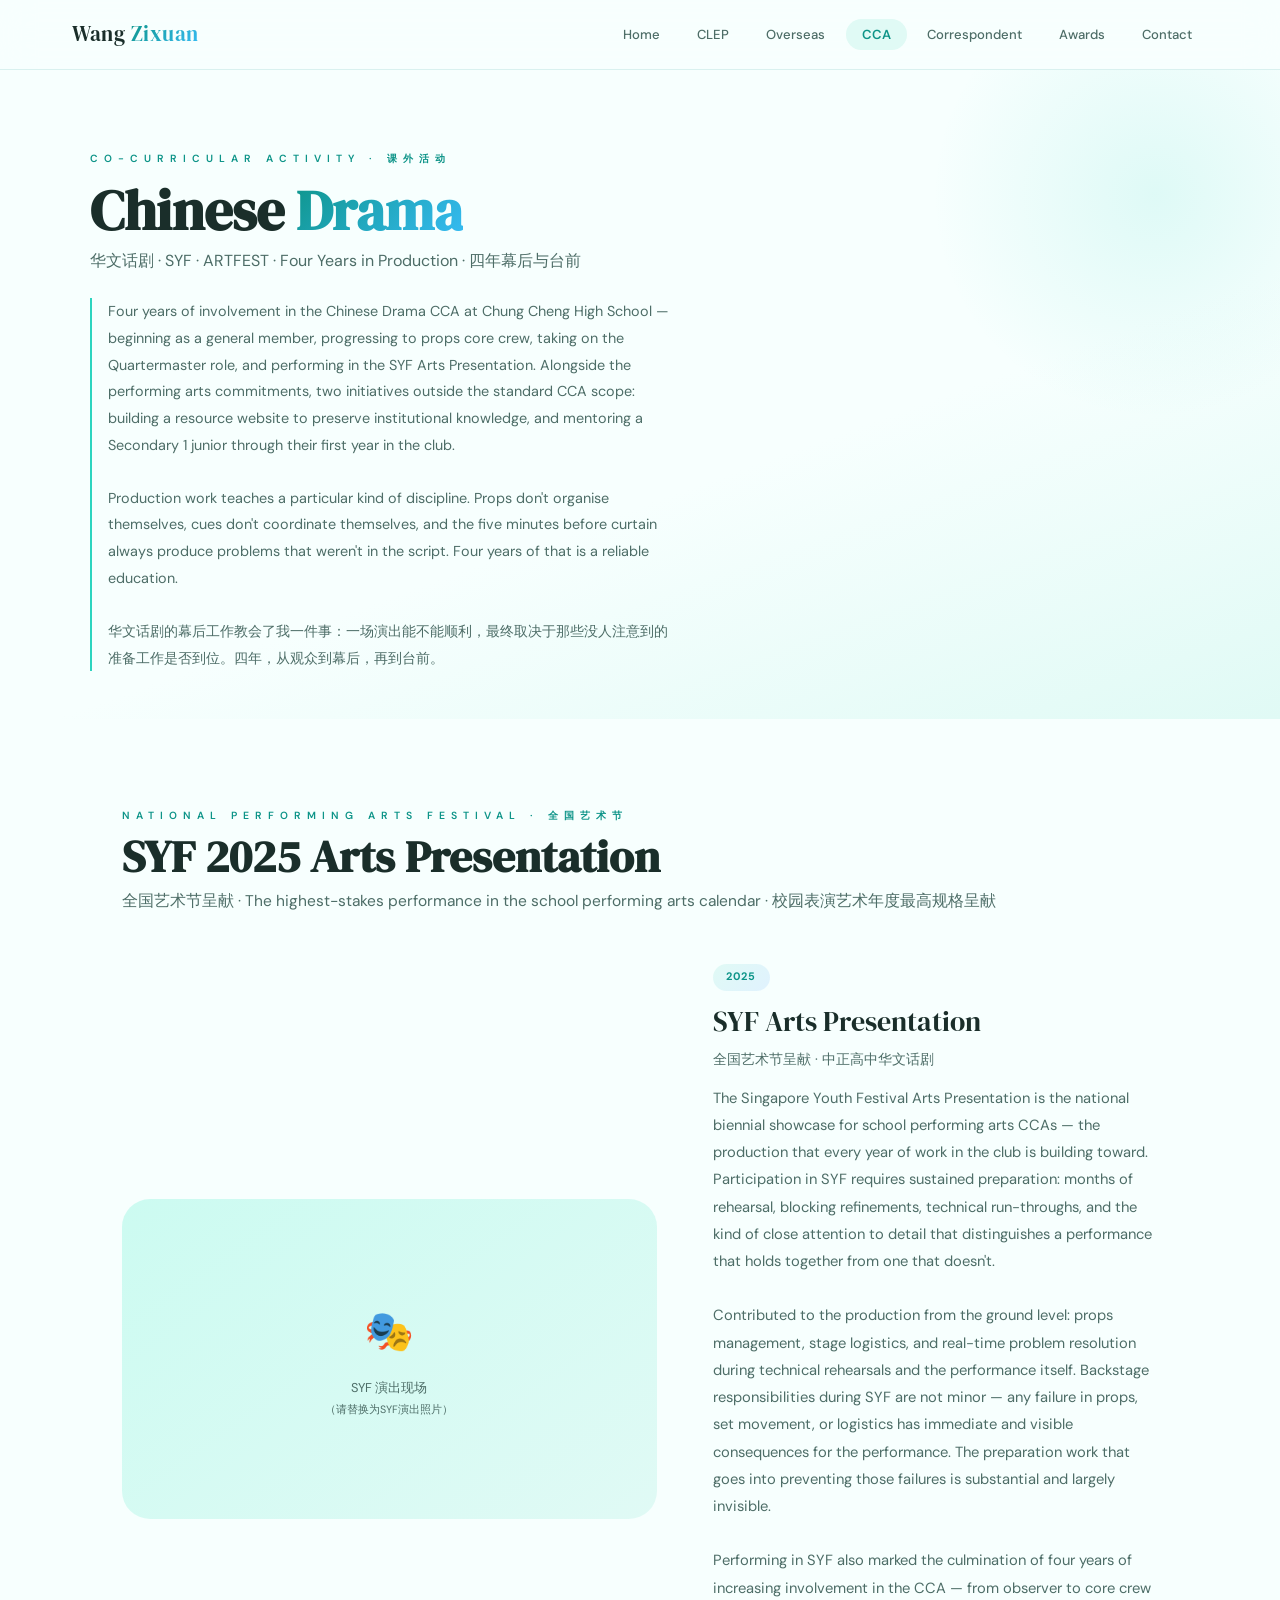
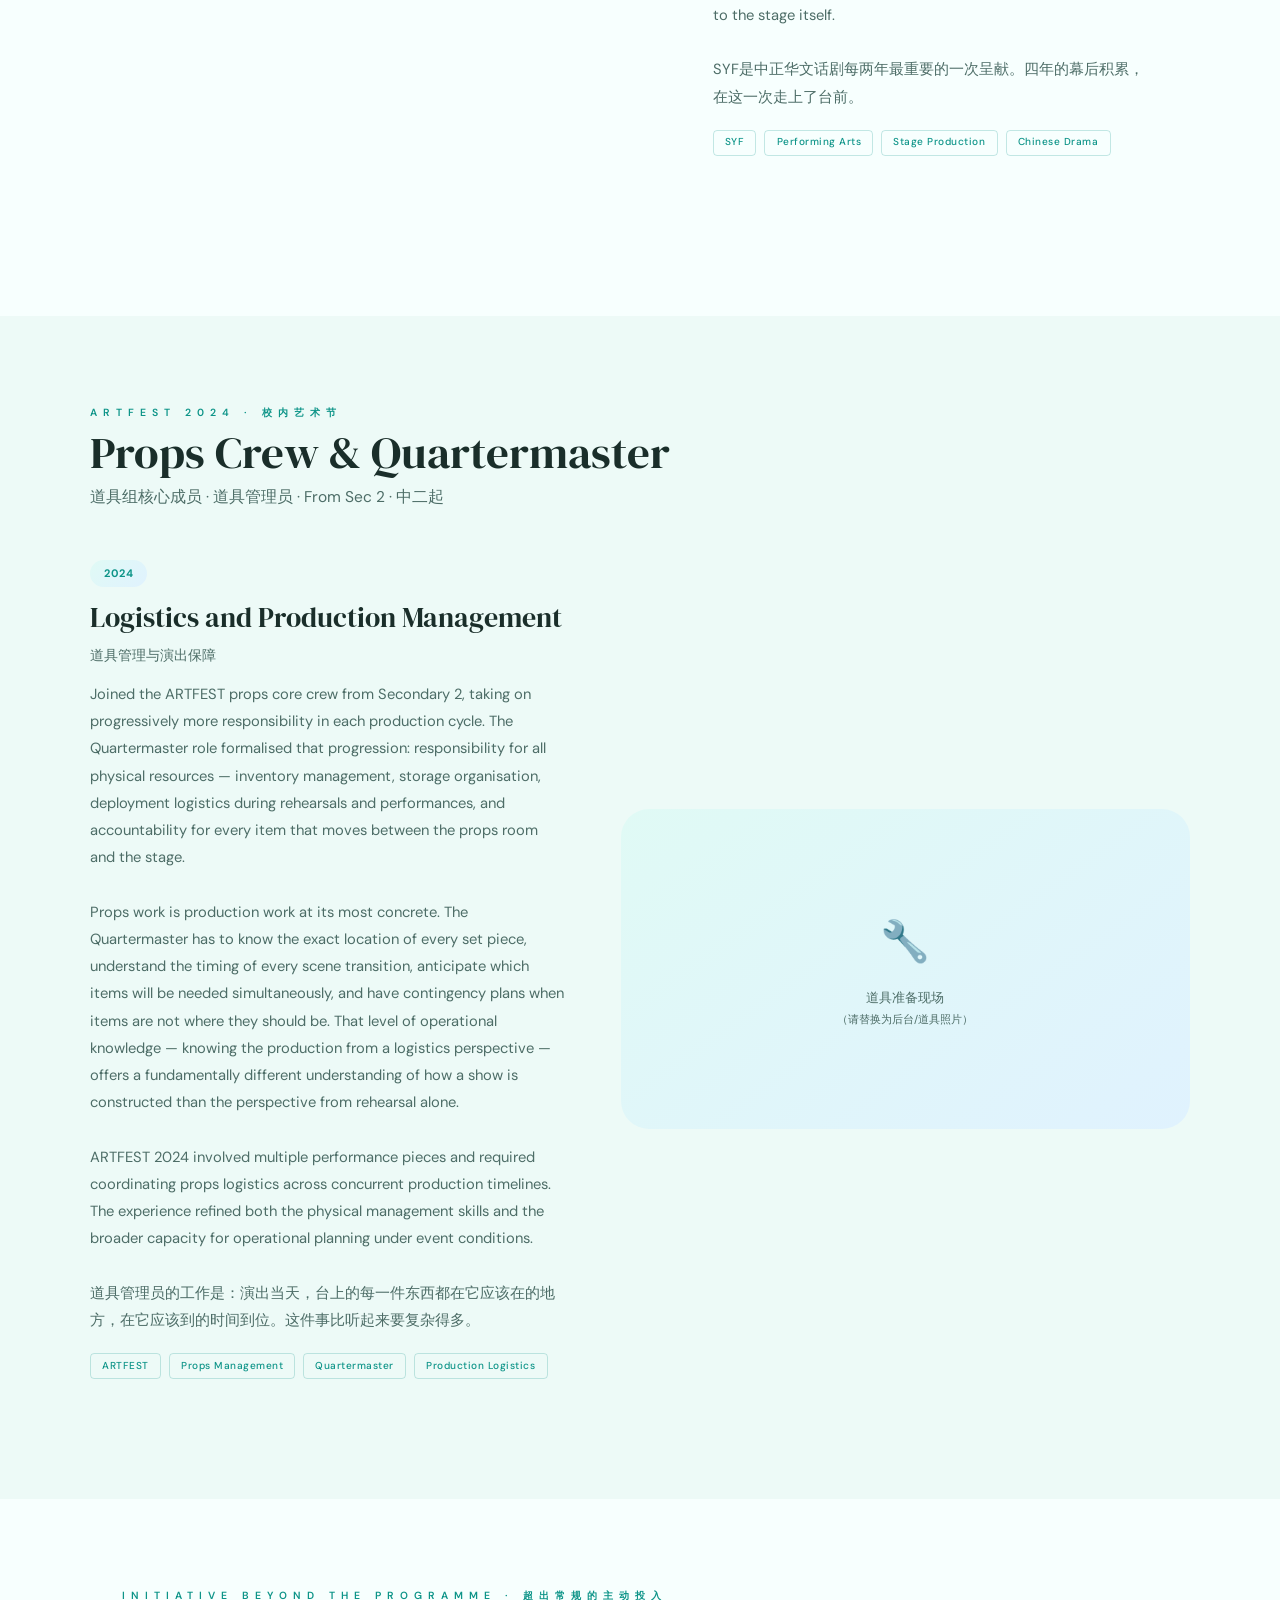
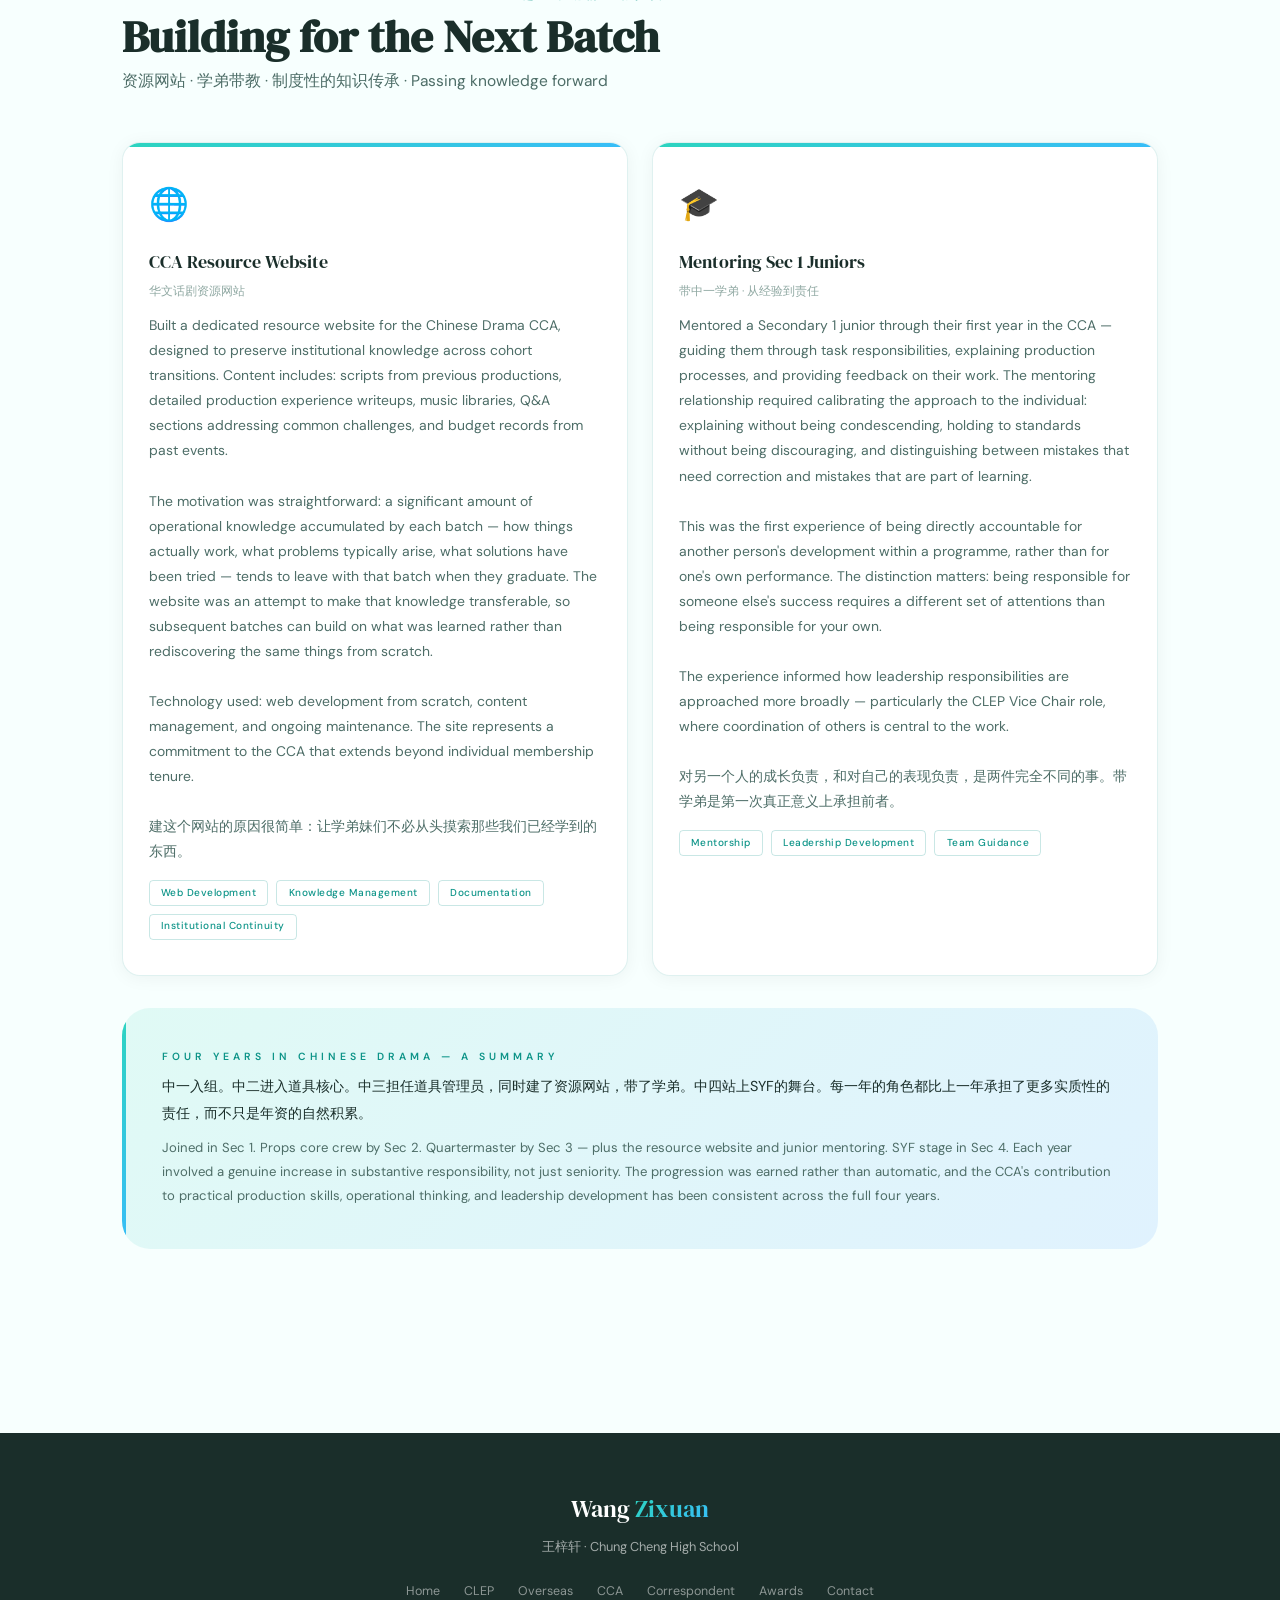
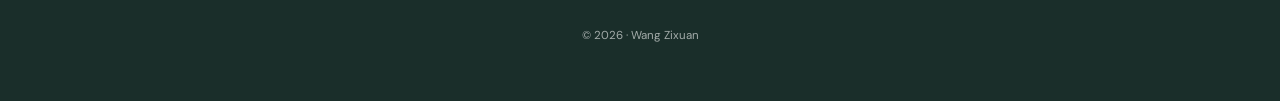
==== commit d65d558c: "v3: formal PS, bilingual, fix immersion count, add battery story" ====
--- a/cca.html
+++ b/cca.html
@@ -42,15 +42,15 @@
   <!-- ── Page Hero ── -->
   <div class="page-hero">
     <div class="page-hero-inner">
-      <div class="page-eyebrow fade-up">Co-Curricular Activity</div>
+      <div class="page-eyebrow fade-up">Co-Curricular Activity · 课外活动</div>
       <h1 class="page-title fade-up">Chinese <span>Drama</span></h1>
-      <p class="page-subtitle fade-up">华文话剧 · SYF · ARTFEST · Four Years in Production</p>
+      <p class="page-subtitle fade-up">华文话剧 · SYF · ARTFEST · Four Years in Production · 四年幕后与台前</p>
       <p class="page-desc fade-up">
         Four years of involvement in the Chinese Drama CCA at Chung Cheng High School — beginning as a general member, progressing to props core crew, taking on the Quartermaster role, and performing in the SYF Arts Presentation. Alongside the performing arts commitments, two initiatives outside the standard CCA scope: building a resource website to preserve institutional knowledge, and mentoring a Secondary 1 junior through their first year in the club.
         <br><br>
         Production work teaches a particular kind of discipline. Props don't organise themselves, cues don't coordinate themselves, and the five minutes before curtain always produce problems that weren't in the script. Four years of that is a reliable education.
         <br><br>
-        华文话剧的幕后工作教会了我一件事：一场演出能不能顺利，最终取决于那些没人注意到的准备工作是否到位。
+        华文话剧的幕后工作教会了我一件事：一场演出能不能顺利，最终取决于那些没人注意到的准备工作是否到位。四年，从观众到幕后，再到台前。
       </p>
     </div>
   </div>
@@ -58,9 +58,9 @@
 
   <!-- ── SYF 2025 ── -->
   <section class="section" aria-labelledby="syf-heading">
-    <div class="s-label fade-up">National Performing Arts Festival</div>
+    <div class="s-label fade-up">National Performing Arts Festival · 全国艺术节</div>
     <h2 class="s-title fade-up" id="syf-heading">SYF 2025 Arts Presentation</h2>
-    <p class="s-subtitle fade-up">全国艺术节呈献 · The highest-stakes performance in the school performing arts calendar</p>
+    <p class="s-subtitle fade-up">全国艺术节呈献 · The highest-stakes performance in the school performing arts calendar · 校园表演艺术年度最高规格呈献</p>
 
     <div class="mag-grid">
       <div class="mag-image mi-teal fade-left">
@@ -94,9 +94,9 @@
   <!-- ── ARTFEST + Quartermaster ── -->
   <div class="section-full">
     <div class="section-full-inner">
-      <div class="s-label fade-up">ARTFEST 2024</div>
+      <div class="s-label fade-up">ARTFEST 2024 · 校内艺术节</div>
       <div class="s-title fade-up">Props Crew &amp; Quartermaster</div>
-      <div class="s-subtitle fade-up">道具组核心成员 · 道具管理员 · From Sec 2</div>
+      <div class="s-subtitle fade-up">道具组核心成员 · 道具管理员 · From Sec 2 · 中二起</div>
 
       <div class="mag-grid reverse" style="margin-bottom:2rem;">
         <div class="mag-content fade-left">
@@ -130,9 +130,9 @@
 
   <!-- ── Resource Website + Mentorship ── -->
   <section class="section" aria-labelledby="resource-heading">
-    <div class="s-label fade-up">Initiative Beyond the Programme</div>
+    <div class="s-label fade-up">Initiative Beyond the Programme · 超出常规的主动投入</div>
     <h2 class="s-title fade-up" id="resource-heading">Building for the Next Batch</h2>
-    <p class="s-subtitle fade-up">资源网站 · 学弟带教 · 制度性的知识传承</p>
+    <p class="s-subtitle fade-up">资源网站 · 学弟带教 · 制度性的知识传承 · Passing knowledge forward</p>
 
     <div class="cards-grid-2">
       <div class="feature-card fade-left">
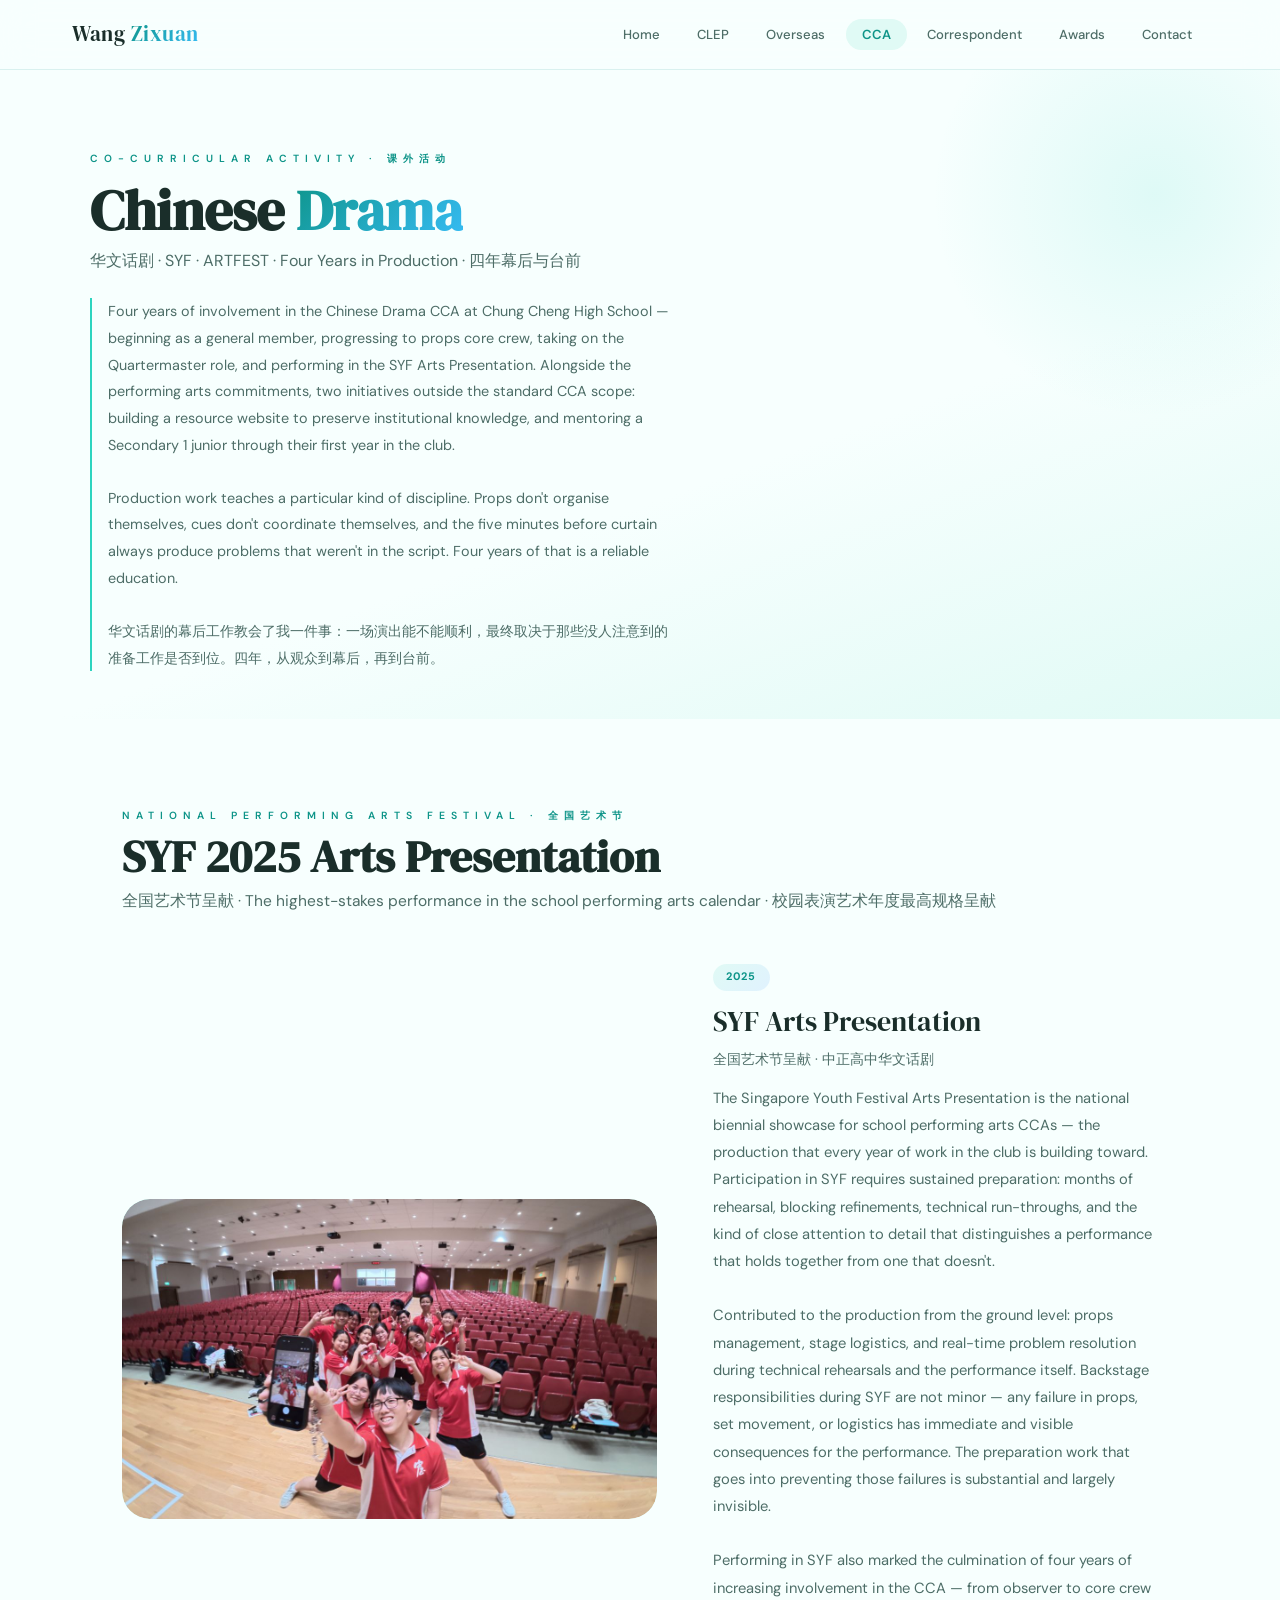
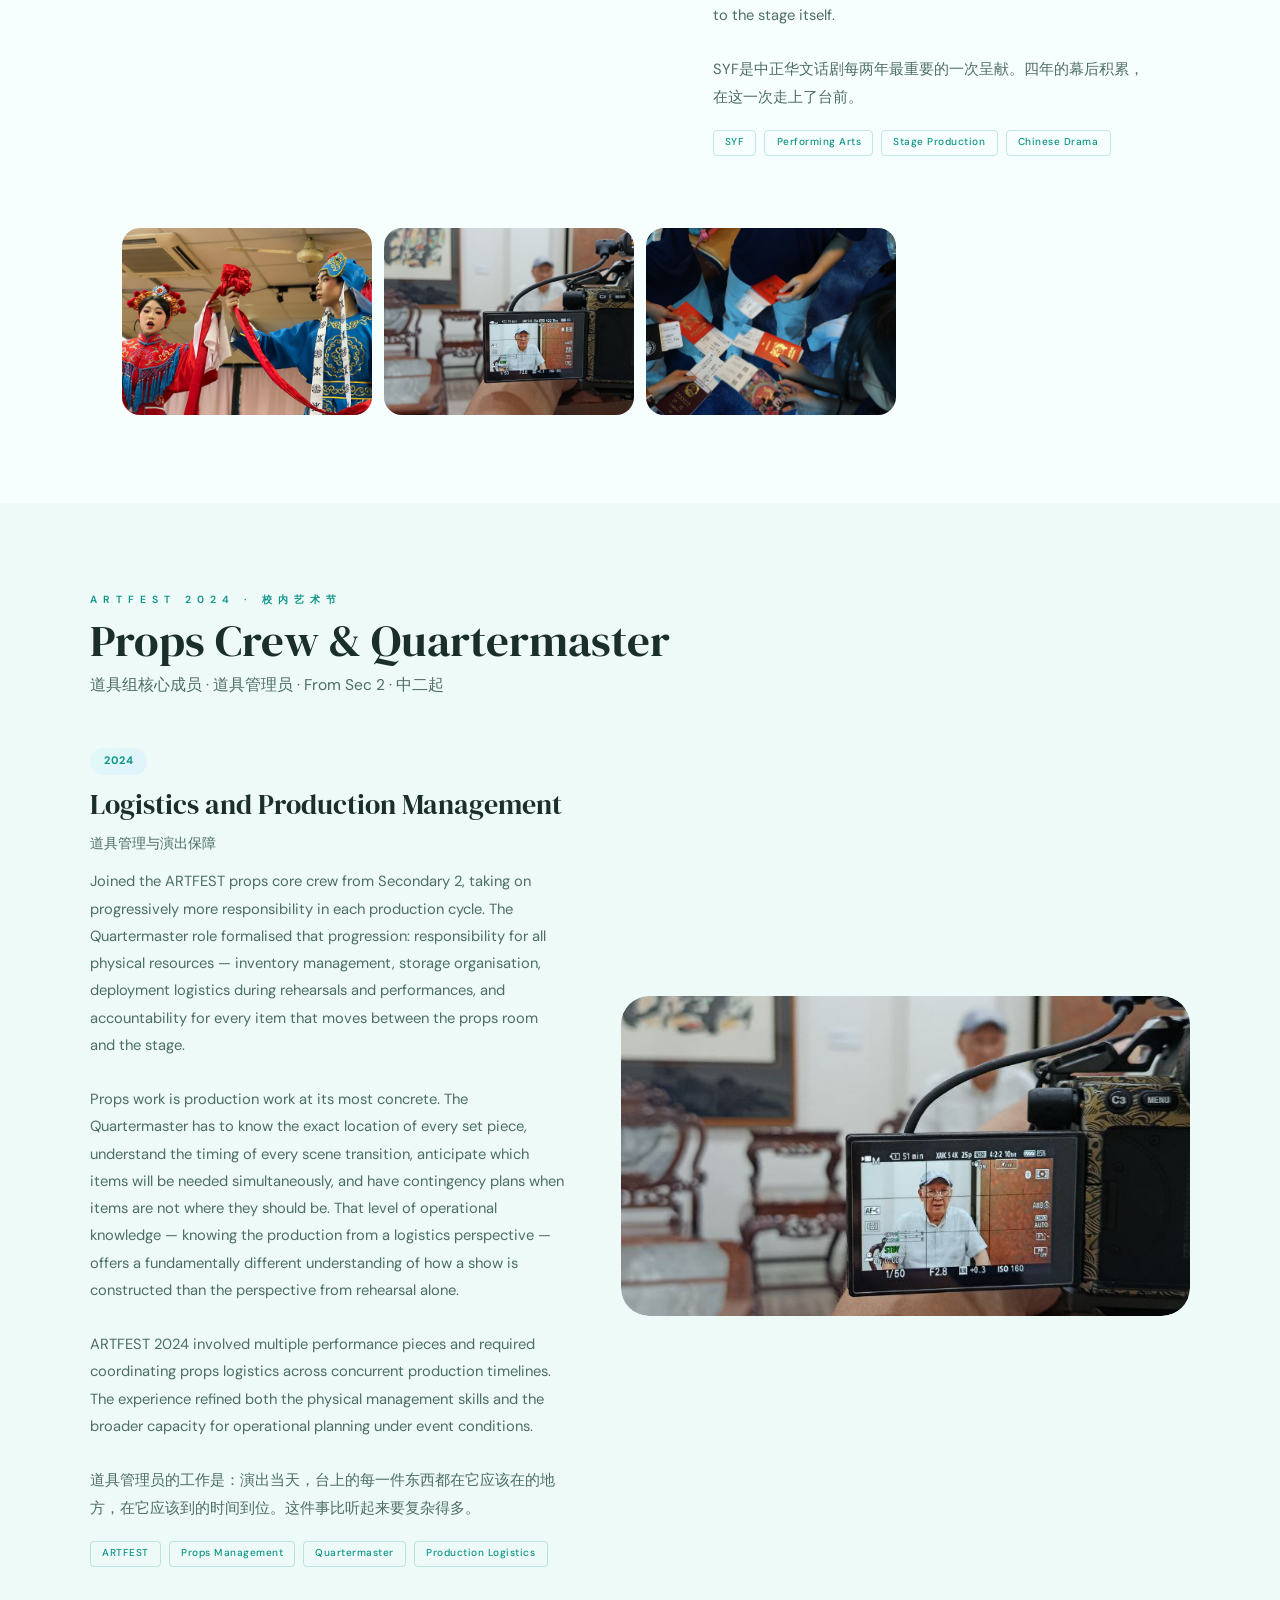
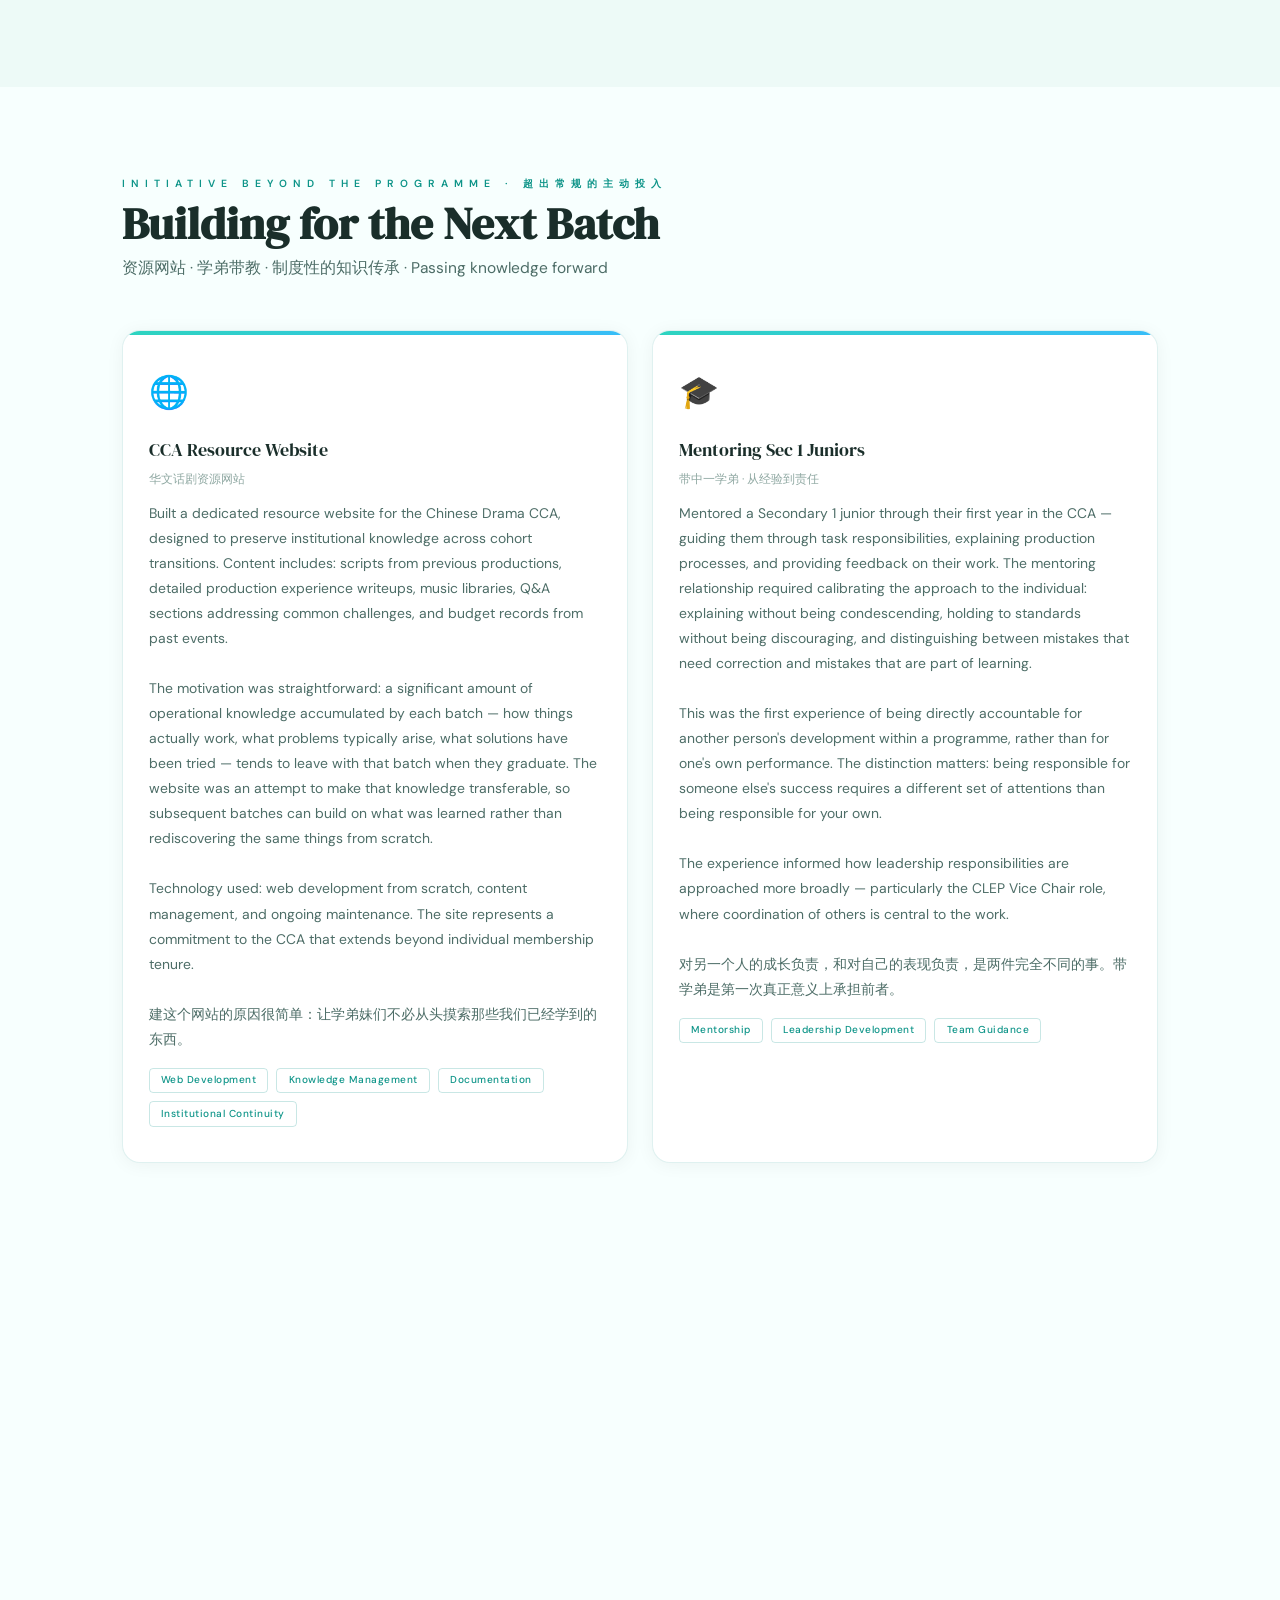
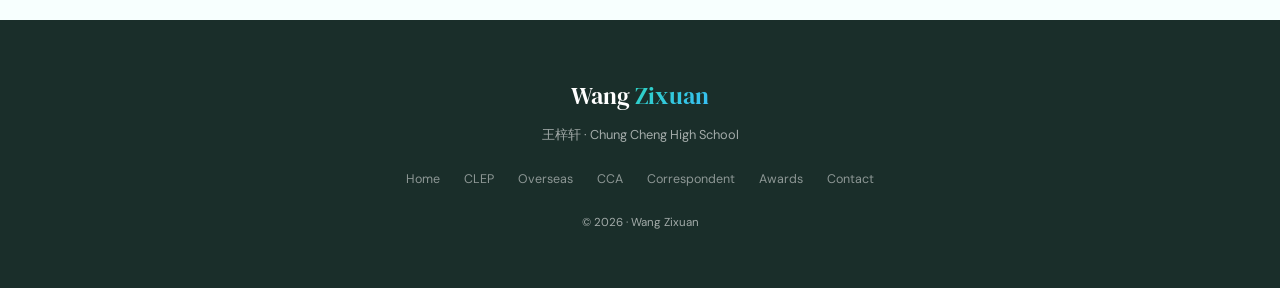
==== commit 21b6b900: "v4: replace placeholders with real photos (28 images + hz gallery)" ====
--- a/cca.html
+++ b/cca.html
@@ -64,8 +64,7 @@
 
     <div class="mag-grid">
       <div class="mag-image mi-teal fade-left">
-        <div class="mag-image-icon">🎭</div>
-        <div>SYF 演出现场<br><small>（请替换为SYF演出照片）</small></div>
+        <img src="images/cca/syf-group.jpg" alt="SYF 2025 Arts Presentation 全国艺术节演出" loading="lazy" style="width:100%;height:100%;object-fit:cover;border-radius:inherit;position:absolute;top:0;left:0;">
       </div>
       <div class="mag-content fade-right">
         <div class="mag-year">2025</div>
@@ -85,6 +84,21 @@
           <span class="mag-tag">Performing Arts</span>
           <span class="mag-tag">Stage Production</span>
           <span class="mag-tag">Chinese Drama</span>
+        </div>
+      </div>
+    </div>
+
+    <!-- CCA Photo Gallery -->
+    <div class="photo-gallery fade-up" style="margin-top:2rem;">
+      <div class="gallery-grid">
+        <div class="gallery-item">
+          <img src="images/cca/drama-performance.jpg" alt="华文话剧戏曲表演红蓝戏服" loading="lazy">
+        </div>
+        <div class="gallery-item">
+          <img src="images/cca/syf-interview.jpg" alt="SYF采访现场" loading="lazy">
+        </div>
+        <div class="gallery-item">
+          <img src="images/cca/backstage.jpg" alt="幕后化妆准备" loading="lazy">
         </div>
       </div>
     </div>
@@ -120,8 +134,7 @@
           </div>
         </div>
         <div class="mag-image mi-mix fade-right">
-          <div class="mag-image-icon">🔧</div>
-          <div>道具准备现场<br><small>（请替换为后台/道具照片）</small></div>
+          <img src="images/cca/syf-interview.jpg" alt="SYF采访幕后现场" loading="lazy" style="width:100%;height:100%;object-fit:cover;border-radius:inherit;position:absolute;top:0;left:0;">
         </div>
       </div>
     </div>
--- a/css/style.css
+++ b/css/style.css
@@ -353,10 +353,33 @@
 .photo-placeholder:nth-child(3) { background: linear-gradient(145deg, #ccfbf1, #e0faf5); margin-top: -1.5rem; }
 .photo-placeholder:nth-child(4) { background: linear-gradient(145deg, #dbeafe, #e0f2fe); margin-top: 1rem; }
 
+/* When photo-placeholder contains a real image, hide the pseudo emoji */
+.photo-placeholder:has(img)::after { display: none; }
+
 .photo-caption {
-  position: relative;
-  z-index: 1;
+  position: absolute;
+  bottom: 0.6rem;
+  left: 0;
+  right: 0;
+  z-index: 2;
   line-height: 1.5;
+  background: rgba(0,0,0,0.35);
+  color: #fff;
+  padding: 0.35rem 0.6rem;
+  font-size: 0.7rem;
+  text-align: center;
+}
+
+/* Real images inside mag-image containers */
+.mag-image img {
+  width: 100%;
+  height: 100%;
+  object-fit: cover;
+  border-radius: inherit;
+  position: absolute;
+  top: 0;
+  left: 0;
+  display: block;
 }
 
 
@@ -941,3 +964,37 @@
   .hero-stats { gap: 1rem; flex-wrap: wrap; }
   .stat-num { font-size: 1.5rem; }
 }
+
+/* ─── Portfolio Image Utilities ─── */
+.project-img, .feature-img, .section-img {
+  width: 100%;
+  height: auto;
+  object-fit: cover;
+  border-radius: 8px;
+}
+
+/* ─── Photo Gallery Grid ─── */
+.gallery-grid {
+  display: grid;
+  grid-template-columns: repeat(auto-fill, minmax(220px, 1fr));
+  gap: 0.75rem;
+}
+.gallery-item {
+  border-radius: var(--radius-md);
+  overflow: hidden;
+  aspect-ratio: 4/3;
+}
+.gallery-item img {
+  width: 100%;
+  height: 100%;
+  object-fit: cover;
+  display: block;
+  transition: transform 0.4s ease;
+}
+.gallery-item:hover img {
+  transform: scale(1.05);
+}
+
+@media (max-width: 600px) {
+  .gallery-grid { grid-template-columns: repeat(2, 1fr); }
+}
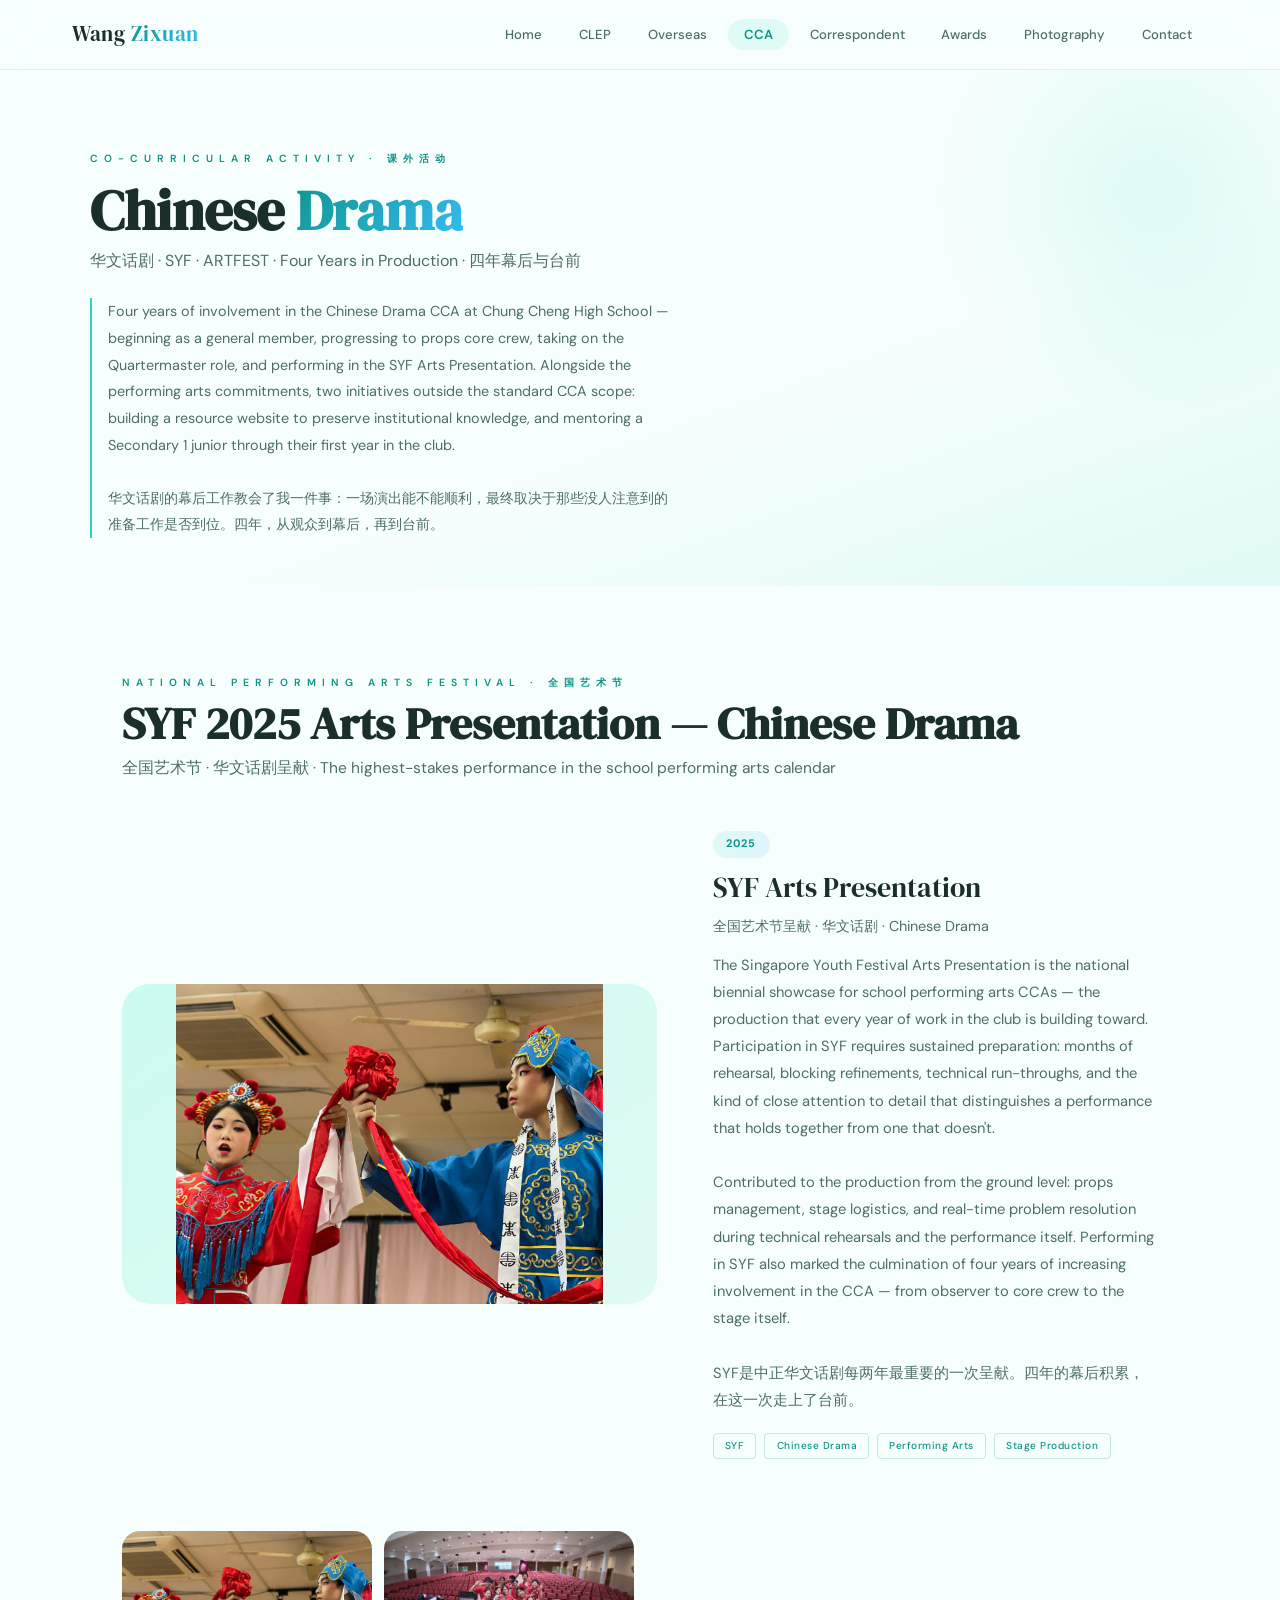
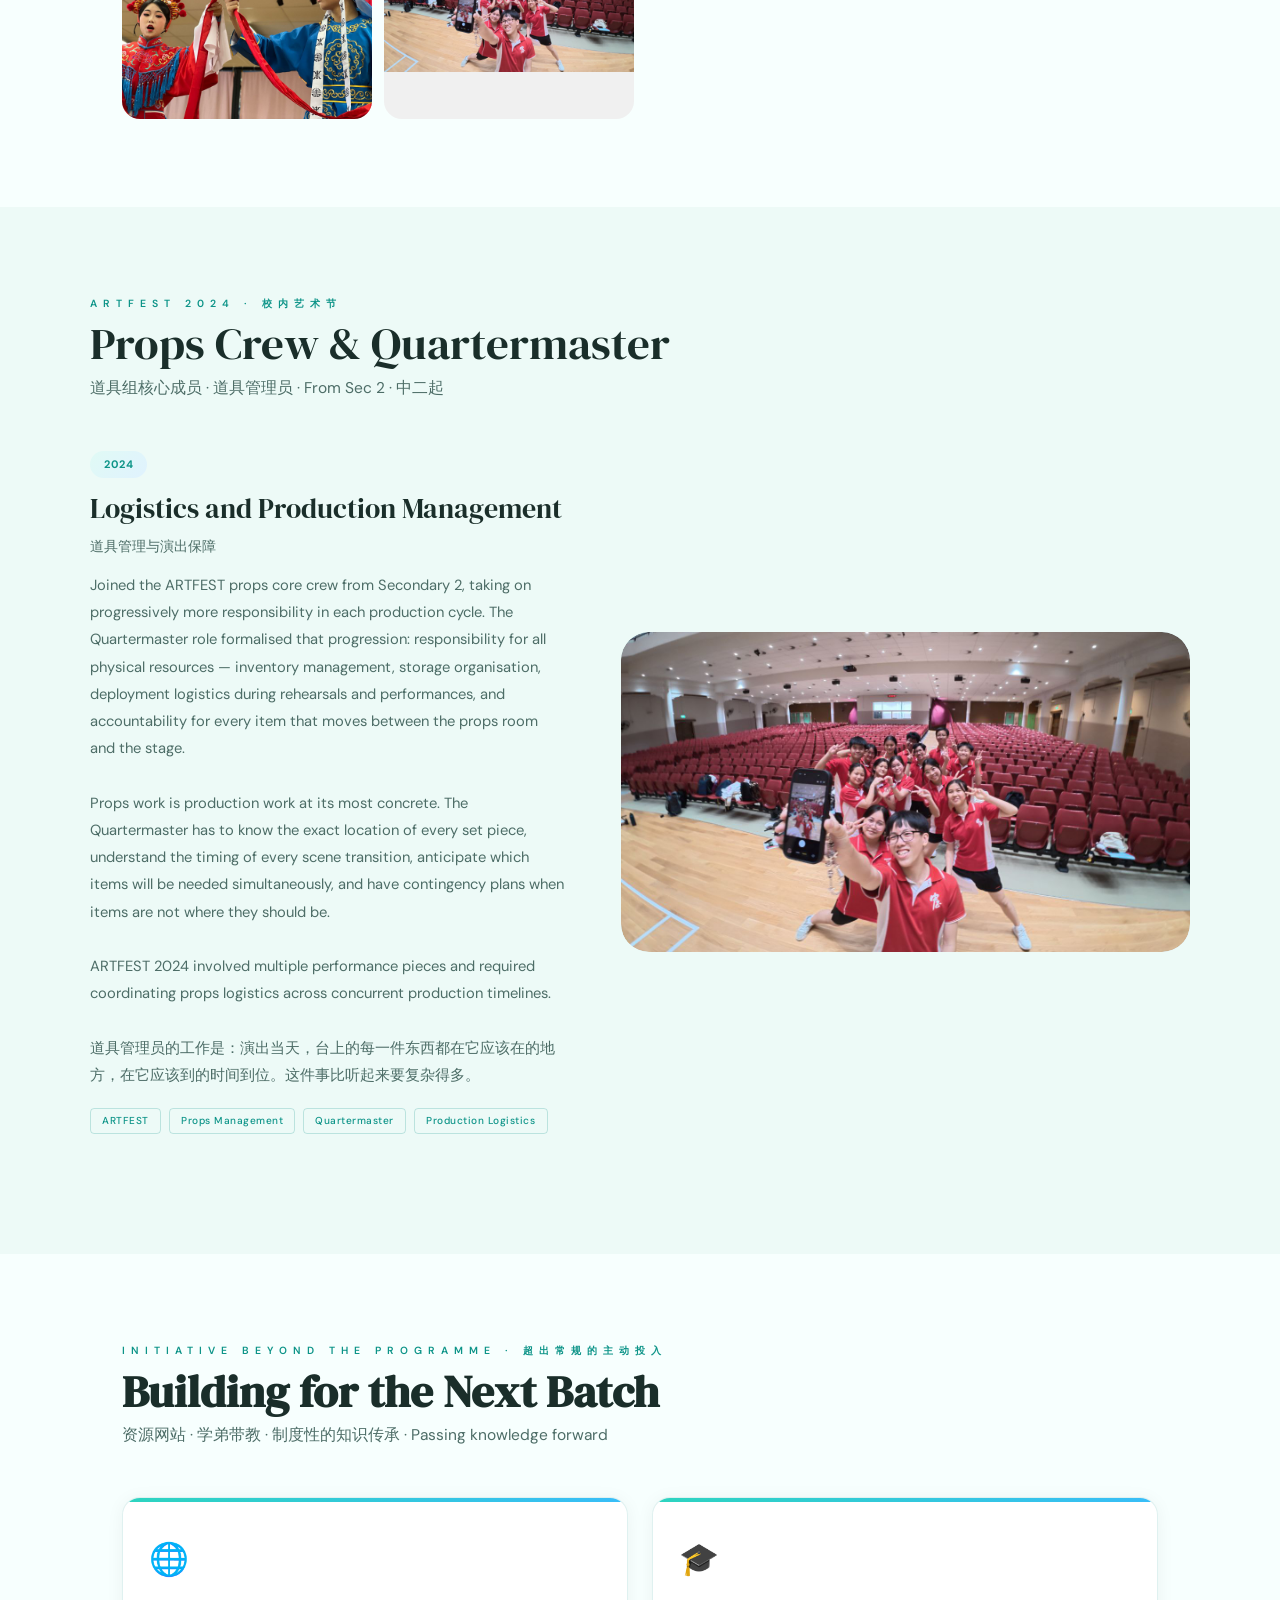
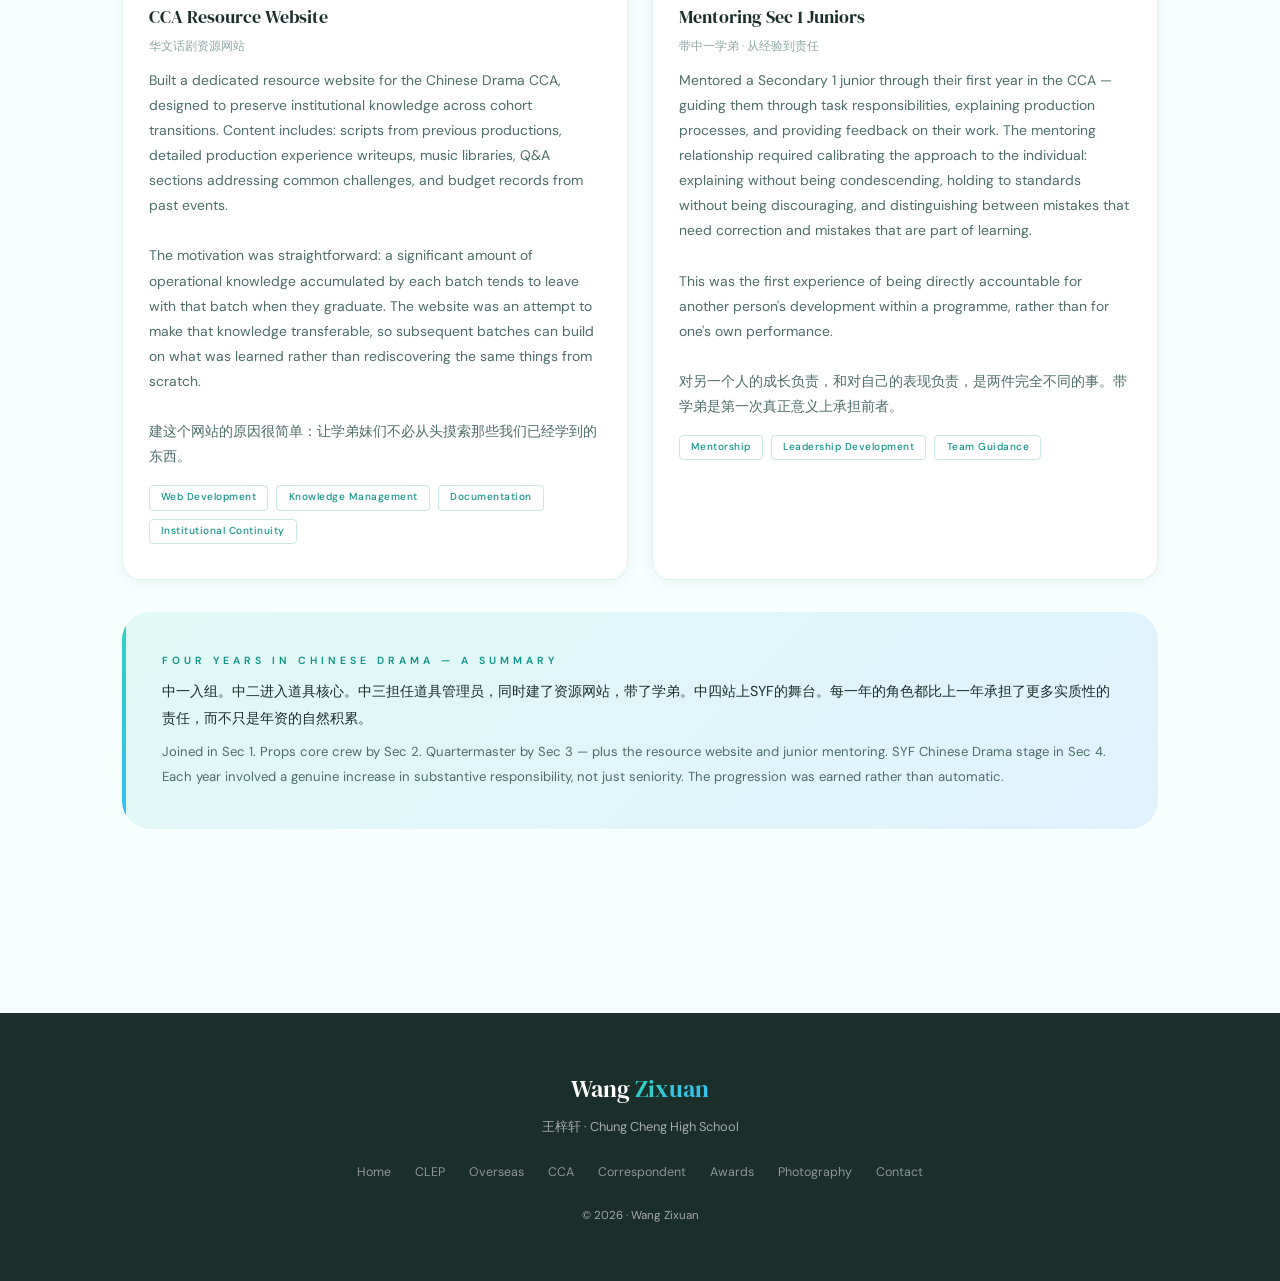
==== commit 8aab22db: "Fix photo placement, add Photography page, no-crop CSS - index.html: Correspondent uses SPH group ph" ====
--- a/cca.html
+++ b/cca.html
@@ -19,6 +19,7 @@
       <li><a href="cca.html" class="nav-link">CCA</a></li>
       <li><a href="correspondent.html" class="nav-link">Correspondent</a></li>
       <li><a href="experiences.html" class="nav-link">Awards</a></li>
+      <li><a href="photography.html" class="nav-link">Photography</a></li>
       <li><a href="contact.html" class="nav-link">Contact</a></li>
     </ul>
     <button class="hamburger" aria-label="Toggle menu" aria-expanded="false">
@@ -34,6 +35,7 @@
   <a href="cca.html" class="nav-link">CCA 课外活动</a>
   <a href="correspondent.html" class="nav-link">Correspondent 通讯员</a>
   <a href="experiences.html" class="nav-link">Awards &amp; Experiences</a>
+  <a href="photography.html" class="nav-link">Photography 摄影</a>
   <a href="contact.html" class="nav-link">Contact 联系我</a>
 </div>
 
@@ -48,57 +50,50 @@
       <p class="page-desc fade-up">
         Four years of involvement in the Chinese Drama CCA at Chung Cheng High School — beginning as a general member, progressing to props core crew, taking on the Quartermaster role, and performing in the SYF Arts Presentation. Alongside the performing arts commitments, two initiatives outside the standard CCA scope: building a resource website to preserve institutional knowledge, and mentoring a Secondary 1 junior through their first year in the club.
         <br><br>
-        Production work teaches a particular kind of discipline. Props don't organise themselves, cues don't coordinate themselves, and the five minutes before curtain always produce problems that weren't in the script. Four years of that is a reliable education.
-        <br><br>
         华文话剧的幕后工作教会了我一件事：一场演出能不能顺利，最终取决于那些没人注意到的准备工作是否到位。四年，从观众到幕后，再到台前。
       </p>
     </div>
   </div>
 
 
-  <!-- ── SYF 2025 ── -->
+  <!-- ── SYF 2025 — Chinese Drama ── -->
   <section class="section" aria-labelledby="syf-heading">
     <div class="s-label fade-up">National Performing Arts Festival · 全国艺术节</div>
-    <h2 class="s-title fade-up" id="syf-heading">SYF 2025 Arts Presentation</h2>
-    <p class="s-subtitle fade-up">全国艺术节呈献 · The highest-stakes performance in the school performing arts calendar · 校园表演艺术年度最高规格呈献</p>
+    <h2 class="s-title fade-up" id="syf-heading">SYF 2025 Arts Presentation — Chinese Drama</h2>
+    <p class="s-subtitle fade-up">全国艺术节 · 华文话剧呈献 · The highest-stakes performance in the school performing arts calendar</p>
 
     <div class="mag-grid">
       <div class="mag-image mi-teal fade-left">
-        <img src="images/cca/syf-group.jpg" alt="SYF 2025 Arts Presentation 全国艺术节演出" loading="lazy" style="width:100%;height:100%;object-fit:cover;border-radius:inherit;position:absolute;top:0;left:0;">
+        <img src="images/cca/drama-performance.jpg" alt="SYF 2025 华文话剧戏服演出" loading="lazy" style="width:100%;height:100%;object-fit:contain;border-radius:inherit;position:absolute;top:0;left:0;">
       </div>
       <div class="mag-content fade-right">
         <div class="mag-year">2025</div>
         <div class="mag-title">SYF Arts Presentation</div>
-        <div class="mag-title-cn">全国艺术节呈献 · 中正高中华文话剧</div>
+        <div class="mag-title-cn">全国艺术节呈献 · 华文话剧 · Chinese Drama</div>
         <p class="mag-desc">
           The Singapore Youth Festival Arts Presentation is the national biennial showcase for school performing arts CCAs — the production that every year of work in the club is building toward. Participation in SYF requires sustained preparation: months of rehearsal, blocking refinements, technical run-throughs, and the kind of close attention to detail that distinguishes a performance that holds together from one that doesn't.
           <br><br>
-          Contributed to the production from the ground level: props management, stage logistics, and real-time problem resolution during technical rehearsals and the performance itself. Backstage responsibilities during SYF are not minor — any failure in props, set movement, or logistics has immediate and visible consequences for the performance. The preparation work that goes into preventing those failures is substantial and largely invisible.
-          <br><br>
-          Performing in SYF also marked the culmination of four years of increasing involvement in the CCA — from observer to core crew to the stage itself.
+          Contributed to the production from the ground level: props management, stage logistics, and real-time problem resolution during technical rehearsals and the performance itself. Performing in SYF also marked the culmination of four years of increasing involvement in the CCA — from observer to core crew to the stage itself.
           <br><br>
           SYF是中正华文话剧每两年最重要的一次呈献。四年的幕后积累，在这一次走上了台前。
         </p>
         <div class="mag-tags">
           <span class="mag-tag">SYF</span>
+          <span class="mag-tag">Chinese Drama</span>
           <span class="mag-tag">Performing Arts</span>
           <span class="mag-tag">Stage Production</span>
-          <span class="mag-tag">Chinese Drama</span>
-        </div>
-      </div>
-    </div>
-
-    <!-- CCA Photo Gallery -->
+        </div>
+      </div>
+    </div>
+
+    <!-- CCA Photo Gallery — only appropriate CCA photos -->
     <div class="photo-gallery fade-up" style="margin-top:2rem;">
       <div class="gallery-grid">
         <div class="gallery-item">
-          <img src="images/cca/drama-performance.jpg" alt="华文话剧戏曲表演红蓝戏服" loading="lazy">
+          <img src="images/cca/drama-performance.jpg" alt="华文话剧戏曲表演红蓝戏服" loading="lazy" style="object-fit:contain;">
         </div>
         <div class="gallery-item">
-          <img src="images/cca/syf-interview.jpg" alt="SYF采访现场" loading="lazy">
-        </div>
-        <div class="gallery-item">
-          <img src="images/cca/backstage.jpg" alt="幕后化妆准备" loading="lazy">
+          <img src="images/cca/syf-group.jpg" alt="华文话剧CCA合照" loading="lazy" style="object-fit:contain;">
         </div>
       </div>
     </div>
@@ -120,9 +115,9 @@
           <p class="mag-desc">
             Joined the ARTFEST props core crew from Secondary 2, taking on progressively more responsibility in each production cycle. The Quartermaster role formalised that progression: responsibility for all physical resources — inventory management, storage organisation, deployment logistics during rehearsals and performances, and accountability for every item that moves between the props room and the stage.
             <br><br>
-            Props work is production work at its most concrete. The Quartermaster has to know the exact location of every set piece, understand the timing of every scene transition, anticipate which items will be needed simultaneously, and have contingency plans when items are not where they should be. That level of operational knowledge — knowing the production from a logistics perspective — offers a fundamentally different understanding of how a show is constructed than the perspective from rehearsal alone.
+            Props work is production work at its most concrete. The Quartermaster has to know the exact location of every set piece, understand the timing of every scene transition, anticipate which items will be needed simultaneously, and have contingency plans when items are not where they should be.
             <br><br>
-            ARTFEST 2024 involved multiple performance pieces and required coordinating props logistics across concurrent production timelines. The experience refined both the physical management skills and the broader capacity for operational planning under event conditions.
+            ARTFEST 2024 involved multiple performance pieces and required coordinating props logistics across concurrent production timelines.
             <br><br>
             道具管理员的工作是：演出当天，台上的每一件东西都在它应该在的地方，在它应该到的时间到位。这件事比听起来要复杂得多。
           </p>
@@ -134,7 +129,7 @@
           </div>
         </div>
         <div class="mag-image mi-mix fade-right">
-          <img src="images/cca/syf-interview.jpg" alt="SYF采访幕后现场" loading="lazy" style="width:100%;height:100%;object-fit:cover;border-radius:inherit;position:absolute;top:0;left:0;">
+          <img src="images/cca/syf-group.jpg" alt="华文话剧CCA团队合照" loading="lazy" style="width:100%;height:100%;object-fit:contain;border-radius:inherit;position:absolute;top:0;left:0;">
         </div>
       </div>
     </div>
@@ -155,9 +150,7 @@
         <p class="fc-desc">
           Built a dedicated resource website for the Chinese Drama CCA, designed to preserve institutional knowledge across cohort transitions. Content includes: scripts from previous productions, detailed production experience writeups, music libraries, Q&amp;A sections addressing common challenges, and budget records from past events.
           <br><br>
-          The motivation was straightforward: a significant amount of operational knowledge accumulated by each batch — how things actually work, what problems typically arise, what solutions have been tried — tends to leave with that batch when they graduate. The website was an attempt to make that knowledge transferable, so subsequent batches can build on what was learned rather than rediscovering the same things from scratch.
-          <br><br>
-          Technology used: web development from scratch, content management, and ongoing maintenance. The site represents a commitment to the CCA that extends beyond individual membership tenure.
+          The motivation was straightforward: a significant amount of operational knowledge accumulated by each batch tends to leave with that batch when they graduate. The website was an attempt to make that knowledge transferable, so subsequent batches can build on what was learned rather than rediscovering the same things from scratch.
           <br><br>
           建这个网站的原因很简单：让学弟妹们不必从头摸索那些我们已经学到的东西。
         </p>
@@ -175,9 +168,7 @@
         <p class="fc-desc">
           Mentored a Secondary 1 junior through their first year in the CCA — guiding them through task responsibilities, explaining production processes, and providing feedback on their work. The mentoring relationship required calibrating the approach to the individual: explaining without being condescending, holding to standards without being discouraging, and distinguishing between mistakes that need correction and mistakes that are part of learning.
           <br><br>
-          This was the first experience of being directly accountable for another person's development within a programme, rather than for one's own performance. The distinction matters: being responsible for someone else's success requires a different set of attentions than being responsible for your own.
-          <br><br>
-          The experience informed how leadership responsibilities are approached more broadly — particularly the CLEP Vice Chair role, where coordination of others is central to the work.
+          This was the first experience of being directly accountable for another person's development within a programme, rather than for one's own performance.
           <br><br>
           对另一个人的成长负责，和对自己的表现负责，是两件完全不同的事。带学弟是第一次真正意义上承担前者。
         </p>
@@ -193,7 +184,7 @@
     <div class="highlight-box fade-up" style="margin-top:2rem;">
       <div class="hb-label">Four Years in Chinese Drama — A Summary</div>
       <p class="hb-text">中一入组。中二进入道具核心。中三担任道具管理员，同时建了资源网站，带了学弟。中四站上SYF的舞台。每一年的角色都比上一年承担了更多实质性的责任，而不只是年资的自然积累。</p>
-      <p class="hb-text-en">Joined in Sec 1. Props core crew by Sec 2. Quartermaster by Sec 3 — plus the resource website and junior mentoring. SYF stage in Sec 4. Each year involved a genuine increase in substantive responsibility, not just seniority. The progression was earned rather than automatic, and the CCA's contribution to practical production skills, operational thinking, and leadership development has been consistent across the full four years.</p>
+      <p class="hb-text-en">Joined in Sec 1. Props core crew by Sec 2. Quartermaster by Sec 3 — plus the resource website and junior mentoring. SYF Chinese Drama stage in Sec 4. Each year involved a genuine increase in substantive responsibility, not just seniority. The progression was earned rather than automatic.</p>
     </div>
   </section>
 
@@ -209,6 +200,7 @@
     <a href="cca.html" class="footer-link">CCA</a>
     <a href="correspondent.html" class="footer-link">Correspondent</a>
     <a href="experiences.html" class="footer-link">Awards</a>
+    <a href="photography.html" class="footer-link">Photography</a>
     <a href="contact.html" class="footer-link">Contact</a>
   </div>
   <p class="footer-copy">© 2026 · Wang Zixuan</p>
--- a/css/style.css
+++ b/css/style.css
@@ -370,11 +370,11 @@
   text-align: center;
 }
 
-/* Real images inside mag-image containers */
+/* Real images inside mag-image containers — no cropping */
 .mag-image img {
   width: 100%;
   height: 100%;
-  object-fit: cover;
+  object-fit: contain;
   border-radius: inherit;
   position: absolute;
   top: 0;
@@ -969,7 +969,7 @@
 .project-img, .feature-img, .section-img {
   width: 100%;
   height: auto;
-  object-fit: cover;
+  object-fit: contain;
   border-radius: 8px;
 }
 
@@ -982,17 +982,19 @@
 .gallery-item {
   border-radius: var(--radius-md);
   overflow: hidden;
-  aspect-ratio: 4/3;
+  background: #f0f0f0;
+  /* Use auto height so photos are not cropped */
 }
 .gallery-item img {
   width: 100%;
-  height: 100%;
-  object-fit: cover;
+  height: auto;
+  max-height: 320px;
+  object-fit: contain;
   display: block;
   transition: transform 0.4s ease;
 }
 .gallery-item:hover img {
-  transform: scale(1.05);
+  transform: scale(1.02);
 }
 
 @media (max-width: 600px) {
